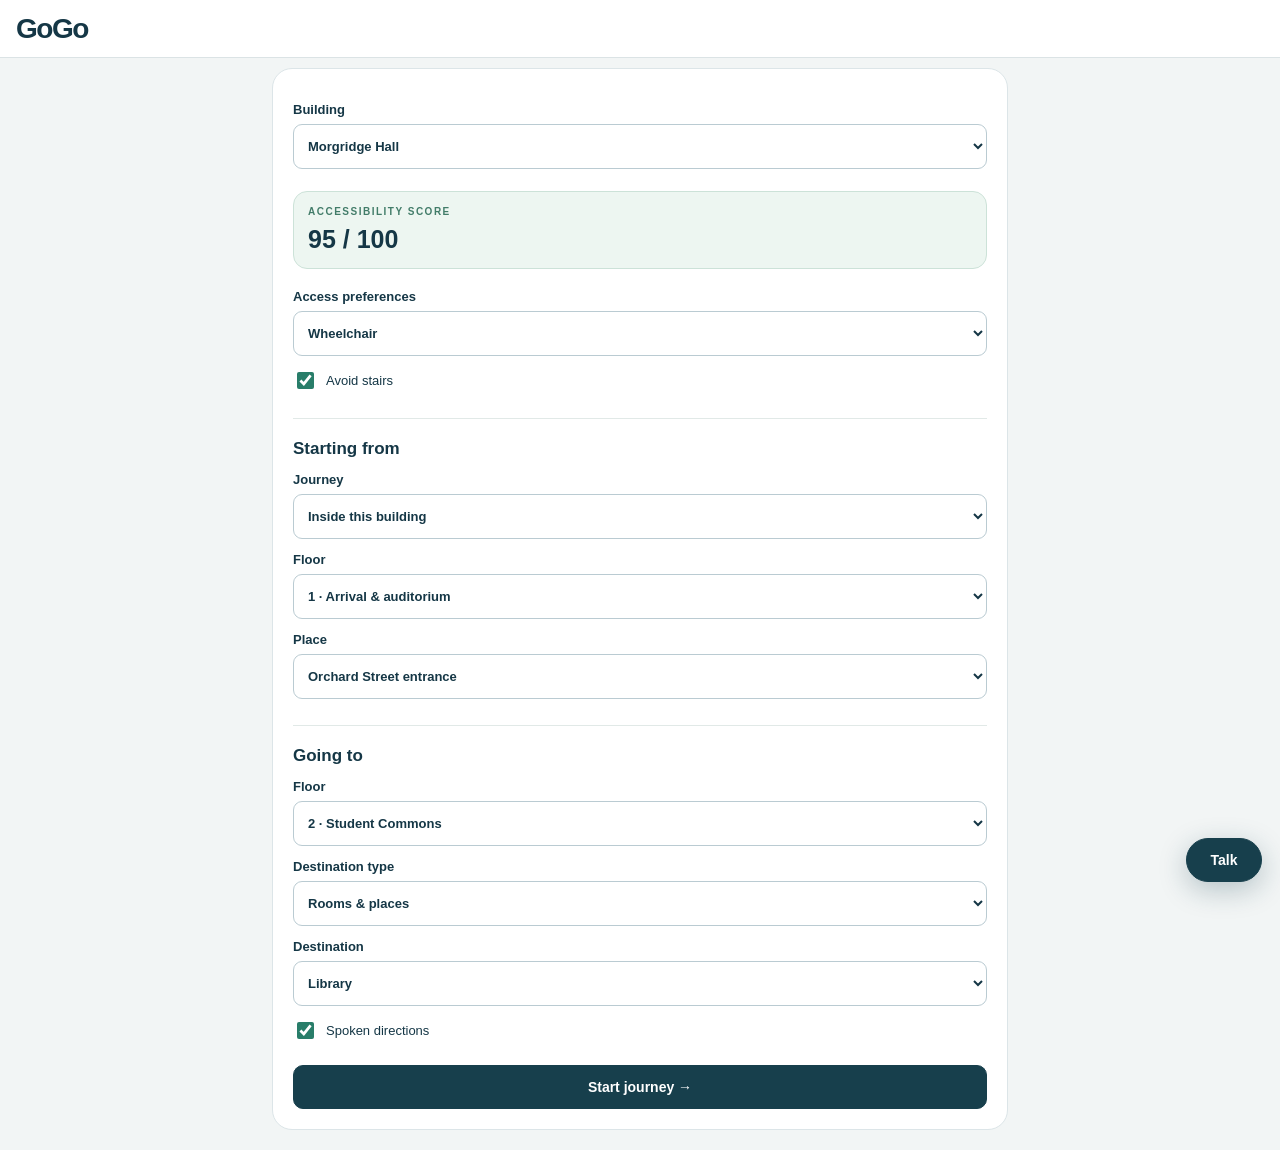
==== traveler-app/app/src/main/assets/web/index.html @ f3d7ef31 "feat(android): simplify traveler UI and voice activation" ====
<!doctype html>
<html lang="en">
<head>
  <meta charset="utf-8">
  <meta name="viewport" content="width=device-width,initial-scale=1,viewport-fit=cover">
  <title>GoGo</title>
  <link rel="stylesheet" href="vendor/leaflet/leaflet.css">
  <link rel="stylesheet" href="style.css">
</head>
<body>
  <header><button id="back" aria-label="Go back">← Back</button><strong class="brand">GoGo</strong></header>
  <main>
    <aside id="planner">
      <label>Building<select id="buildingChoice"></select></label>
      <section class="access-card" aria-label="Building accessibility"><span>ACCESSIBILITY SCORE</span><strong id="accessibilityScore"></strong></section>
      <label>Access preferences<select id="profile"><option value="wheelchair">Wheelchair</option><option value="blind">Blind / low vision</option><option value="deaf">Deaf / hard of hearing</option><option value="mobility">Limited mobility</option><option value="walking">No specific preference</option></select></label>
      <label class="check"><input id="stepfree" type="checkbox" checked> Avoid stairs</label>
      <div class="field-title">Starting from</div>
      <label>Journey<select id="journeyType"><option value="indoor">Inside this building</option><option value="outdoor">Campus · Library Mall</option></select></label>
      <div id="indoorSource"><label>Floor<select id="sourceFloor"></select></label><label>Place<select id="source"></select></label></div>
      <div class="field-title">Going to</div>
      <label>Floor<select id="destFloor"></select></label>
      <label>Destination type<select id="destinationType"><option value="rooms">Rooms & places</option><option value="bathroom">Bathroom</option><option value="exit">Building exit</option><option value="emergency">Emergency exit / assistance</option></select></label>
      <label id="destinationField">Destination<select id="destination"></select></label>
      <p id="destinationDetails" class="subtle"></p>
      <section id="emergencyInfo" class="emergency" hidden><h2>Emergency exits</h2><p id="emergencyText"></p><p>For an immediate emergency, call 911. This map does not provide a verified evacuation route.</p></section>
      <p id="formStatus" class="subtle" role="status"></p>
      <label class="check"><input id="voice" type="checkbox" checked> Spoken directions</label>
      <button id="start" class="primary">Start journey →</button>
    </aside>
    <section id="journey" class="experience" hidden>
      <div class="toolbar"><select id="floorSelect" aria-label="View floor"></select></div>
      <div id="campusJourney" hidden><div id="outdoorMap" aria-label="Interactive campus map"></div><p id="tileStatus" class="subtle" hidden>Street map tiles could not load. The seeded route and building markers remain visible.</p></div>
      <div id="scene"></div>
      <div class="map-legend">↕ Elevator <span>WC Bathroom approach</span><span>EXIT Building exit</span></div>
      <div class="guidance" role="status" aria-live="polite"><p id="cueMeta"></p><h2 id="instruction"></h2><p id="detail"></p><div class="actions"><button id="next" class="primary">Next step</button><button id="repeat">Repeat</button></div><p class="subtle">Advance when you reach each landmark. Position is set manually.</p></div>
    </section>
  </main>
  <button id="voiceFab" class="voice-fab" aria-label="Talk to GoGo" aria-haspopup="dialog">Talk</button>
  <section id="assistantPanel" class="assistant-panel" role="dialog" aria-modal="true" aria-labelledby="assistantTitle" hidden>
    <div class="assistant-head"><div><span>VOICE ASSISTANT</span><h2 id="assistantTitle">GoGo</h2></div><button id="assistantClose" aria-label="Close voice assistant">Close</button></div>
    <p id="assistantStatus" class="assistant-status" role="status" aria-live="polite">Ready</p>
    <div id="assistantLog" class="assistant-log" role="log" aria-live="polite"></div>
    <section id="missingCard" class="missing-card" hidden><strong>Map detail needed</strong><p id="missingText"></p><button id="saveMissing">Save data request</button></section>
  </section>
  <div id="assistantBackdrop" class="assistant-backdrop" hidden></div>
  <script src="vendor/leaflet/leaflet.js"></script><script type="module" src="app.js"></script>
</body>
</html>
---- traveler-app/app/src/main/assets/web/vendor/leaflet/leaflet.css ----
/* required styles */

.leaflet-pane,
.leaflet-tile,
.leaflet-marker-icon,
.leaflet-marker-shadow,
.leaflet-tile-container,
.leaflet-pane > svg,
.leaflet-pane > canvas,
.leaflet-zoom-box,
.leaflet-image-layer,
.leaflet-layer {
	position: absolute;
	left: 0;
	top: 0;
	}
.leaflet-container {
	overflow: hidden;
	}
.leaflet-tile,
.leaflet-marker-icon,
.leaflet-marker-shadow {
	-webkit-user-select: none;
	   -moz-user-select: none;
	        user-select: none;
	  -webkit-user-drag: none;
	}
/* Prevents IE11 from highlighting tiles in blue */
.leaflet-tile::selection {
	background: transparent;
}
/* Safari renders non-retina tile on retina better with this, but Chrome is worse */
.leaflet-safari .leaflet-tile {
	image-rendering: -webkit-optimize-contrast;
	}
/* hack that prevents hw layers "stretching" when loading new tiles */
.leaflet-safari .leaflet-tile-container {
	width: 1600px;
	height: 1600px;
	-webkit-transform-origin: 0 0;
	}
.leaflet-marker-icon,
.leaflet-marker-shadow {
	display: block;
	}
/* .leaflet-container svg: reset svg max-width decleration shipped in Joomla! (joomla.org) 3.x */
/* .leaflet-container img: map is broken in FF if you have max-width: 100% on tiles */
.leaflet-container .leaflet-overlay-pane svg {
	max-width: none !important;
	max-height: none !important;
	}
.leaflet-container .leaflet-marker-pane img,
.leaflet-container .leaflet-shadow-pane img,
.leaflet-container .leaflet-tile-pane img,
.leaflet-container img.leaflet-image-layer,
.leaflet-container .leaflet-tile {
	max-width: none !important;
	max-height: none !important;
	width: auto;
	padding: 0;
	}

.leaflet-container img.leaflet-tile {
	/* See: https://bugs.chromium.org/p/chromium/issues/detail?id=600120 */
	mix-blend-mode: plus-lighter;
}

.leaflet-container.leaflet-touch-zoom {
	-ms-touch-action: pan-x pan-y;
	touch-action: pan-x pan-y;
	}
.leaflet-container.leaflet-touch-drag {
	-ms-touch-action: pinch-zoom;
	/* Fallback for FF which doesn't support pinch-zoom */
	touch-action: none;
	touch-action: pinch-zoom;
}
.leaflet-container.leaflet-touch-drag.leaflet-touch-zoom {
	-ms-touch-action: none;
	touch-action: none;
}
.leaflet-container {
	-webkit-tap-highlight-color: transparent;
}
.leaflet-container a {
	-webkit-tap-highlight-color: rgba(51, 181, 229, 0.4);
}
.leaflet-tile {
	filter: inherit;
	visibility: hidden;
	}
.leaflet-tile-loaded {
	visibility: inherit;
	}
.leaflet-zoom-box {
	width: 0;
	height: 0;
	-moz-box-sizing: border-box;
	     box-sizing: border-box;
	z-index: 800;
	}
/* workaround for https://bugzilla.mozilla.org/show_bug.cgi?id=888319 */
.leaflet-overlay-pane svg {
	-moz-user-select: none;
	}

.leaflet-pane         { z-index: 400; }

.leaflet-tile-pane    { z-index: 200; }
.leaflet-overlay-pane { z-index: 400; }
.leaflet-shadow-pane  { z-index: 500; }
.leaflet-marker-pane  { z-index: 600; }
.leaflet-tooltip-pane   { z-index: 650; }
.leaflet-popup-pane   { z-index: 700; }

.leaflet-map-pane canvas { z-index: 100; }
.leaflet-map-pane svg    { z-index: 200; }

.leaflet-vml-shape {
	width: 1px;
	height: 1px;
	}
.lvml {
	behavior: url(#default#VML);
	display: inline-block;
	position: absolute;
	}


/* control positioning */

.leaflet-control {
	position: relative;
	z-index: 800;
	pointer-events: visiblePainted; /* IE 9-10 doesn't have auto */
	pointer-events: auto;
	}
.leaflet-top,
.leaflet-bottom {
	position: absolute;
	z-index: 1000;
	pointer-events: none;
	}
.leaflet-top {
	top: 0;
	}
.leaflet-right {
	right: 0;
	}
.leaflet-bottom {
	bottom: 0;
	}
.leaflet-left {
	left: 0;
	}
.leaflet-control {
	float: left;
	clear: both;
	}
.leaflet-right .leaflet-control {
	float: right;
	}
.leaflet-top .leaflet-control {
	margin-top: 10px;
	}
.leaflet-bottom .leaflet-control {
	margin-bottom: 10px;
	}
.leaflet-left .leaflet-control {
	margin-left: 10px;
	}
.leaflet-right .leaflet-control {
	margin-right: 10px;
	}


/* zoom and fade animations */

.leaflet-fade-anim .leaflet-popup {
	opacity: 0;
	-webkit-transition: opacity 0.2s linear;
	   -moz-transition: opacity 0.2s linear;
	        transition: opacity 0.2s linear;
	}
.leaflet-fade-anim .leaflet-map-pane .leaflet-popup {
	opacity: 1;
	}
.leaflet-zoom-animated {
	-webkit-transform-origin: 0 0;
	    -ms-transform-origin: 0 0;
	        transform-origin: 0 0;
	}
svg.leaflet-zoom-animated {
	will-change: transform;
}

.leaflet-zoom-anim .leaflet-zoom-animated {
	-webkit-transition: -webkit-transform 0.25s cubic-bezier(0,0,0.25,1);
	   -moz-transition:    -moz-transform 0.25s cubic-bezier(0,0,0.25,1);
	        transition:         transform 0.25s cubic-bezier(0,0,0.25,1);
	}
.leaflet-zoom-anim .leaflet-tile,
.leaflet-pan-anim .leaflet-tile {
	-webkit-transition: none;
	   -moz-transition: none;
	        transition: none;
	}

.leaflet-zoom-anim .leaflet-zoom-hide {
	visibility: hidden;
	}


/* cursors */

.leaflet-interactive {
	cursor: pointer;
	}
.leaflet-grab {
	cursor: -webkit-grab;
	cursor:    -moz-grab;
	cursor:         grab;
	}
.leaflet-crosshair,
.leaflet-crosshair .leaflet-interactive {
	cursor: crosshair;
	}
.leaflet-popup-pane,
.leaflet-control {
	cursor: auto;
	}
.leaflet-dragging .leaflet-grab,
.leaflet-dragging .leaflet-grab .leaflet-interactive,
.leaflet-dragging .leaflet-marker-draggable {
	cursor: move;
	cursor: -webkit-grabbing;
	cursor:    -moz-grabbing;
	cursor:         grabbing;
	}

/* marker & overlays interactivity */
.leaflet-marker-icon,
.leaflet-marker-shadow,
.leaflet-image-layer,
.leaflet-pane > svg path,
.leaflet-tile-container {
	pointer-events: none;
	}

.leaflet-marker-icon.leaflet-interactive,
.leaflet-image-layer.leaflet-interactive,
.leaflet-pane > svg path.leaflet-interactive,
svg.leaflet-image-layer.leaflet-interactive path {
	pointer-events: visiblePainted; /* IE 9-10 doesn't have auto */
	pointer-events: auto;
	}

/* visual tweaks */

.leaflet-container {
	background: #ddd;
	outline-offset: 1px;
	}
.leaflet-container a {
	color: #0078A8;
	}
.leaflet-zoom-box {
	border: 2px dotted #38f;
	background: rgba(255,255,255,0.5);
	}


/* general typography */
.leaflet-container {
	font-family: "Helvetica Neue", Arial, Helvetica, sans-serif;
	font-size: 12px;
	font-size: 0.75rem;
	line-height: 1.5;
	}


/* general toolbar styles */

.leaflet-bar {
	box-shadow: 0 1px 5px rgba(0,0,0,0.65);
	border-radius: 4px;
	}
.leaflet-bar a {
	background-color: #fff;
	border-bottom: 1px solid #ccc;
	width: 26px;
	height: 26px;
	line-height: 26px;
	display: block;
	text-align: center;
	text-decoration: none;
	color: black;
	}
.leaflet-bar a,
.leaflet-control-layers-toggle {
	background-position: 50% 50%;
	background-repeat: no-repeat;
	display: block;
	}
.leaflet-bar a:hover,
.leaflet-bar a:focus {
	background-color: #f4f4f4;
	}
.leaflet-bar a:first-child {
	border-top-left-radius: 4px;
	border-top-right-radius: 4px;
	}
.leaflet-bar a:last-child {
	border-bottom-left-radius: 4px;
	border-bottom-right-radius: 4px;
	border-bottom: none;
	}
.leaflet-bar a.leaflet-disabled {
	cursor: default;
	background-color: #f4f4f4;
	color: #bbb;
	}

.leaflet-touch .leaflet-bar a {
	width: 30px;
	height: 30px;
	line-height: 30px;
	}
.leaflet-touch .leaflet-bar a:first-child {
	border-top-left-radius: 2px;
	border-top-right-radius: 2px;
	}
.leaflet-touch .leaflet-bar a:last-child {
	border-bottom-left-radius: 2px;
	border-bottom-right-radius: 2px;
	}

/* zoom control */

.leaflet-control-zoom-in,
.leaflet-control-zoom-out {
	font: bold 18px 'Lucida Console', Monaco, monospace;
	text-indent: 1px;
	}

.leaflet-touch .leaflet-control-zoom-in, .leaflet-touch .leaflet-control-zoom-out  {
	font-size: 22px;
	}


/* layers control */

.leaflet-control-layers {
	box-shadow: 0 1px 5px rgba(0,0,0,0.4);
	background: #fff;
	border-radius: 5px;
	}
.leaflet-control-layers-toggle {
	background-image: url(images/layers.png);
	width: 36px;
	height: 36px;
	}
.leaflet-retina .leaflet-control-layers-toggle {
	background-image: url(images/layers-2x.png);
	background-size: 26px 26px;
	}
.leaflet-touch .leaflet-control-layers-toggle {
	width: 44px;
	height: 44px;
	}
.leaflet-control-layers .leaflet-control-layers-list,
.leaflet-control-layers-expanded .leaflet-control-layers-toggle {
	display: none;
	}
.leaflet-control-layers-expanded .leaflet-control-layers-list {
	display: block;
	position: relative;
	}
.leaflet-control-layers-expanded {
	padding: 6px 10px 6px 6px;
	color: #333;
	background: #fff;
	}
.leaflet-control-layers-scrollbar {
	overflow-y: scroll;
	overflow-x: hidden;
	padding-right: 5px;
	}
.leaflet-control-layers-selector {
	margin-top: 2px;
	position: relative;
	top: 1px;
	}
.leaflet-control-layers label {
	display: block;
	font-size: 13px;
	font-size: 1.08333em;
	}
.leaflet-control-layers-separator {
	height: 0;
	border-top: 1px solid #ddd;
	margin: 5px -10px 5px -6px;
	}

/* Default icon URLs */
.leaflet-default-icon-path { /* used only in path-guessing heuristic, see L.Icon.Default */
	background-image: url(images/marker-icon.png);
	}


/* attribution and scale controls */

.leaflet-container .leaflet-control-attribution {
	background: #fff;
	background: rgba(255, 255, 255, 0.8);
	margin: 0;
	}
.leaflet-control-attribution,
.leaflet-control-scale-line {
	padding: 0 5px;
	color: #333;
	line-height: 1.4;
	}
.leaflet-control-attribution a {
	text-decoration: none;
	}
.leaflet-control-attribution a:hover,
.leaflet-control-attribution a:focus {
	text-decoration: underline;
	}
.leaflet-attribution-flag {
	display: inline !important;
	vertical-align: baseline !important;
	width: 1em;
	height: 0.6669em;
	}
.leaflet-left .leaflet-control-scale {
	margin-left: 5px;
	}
.leaflet-bottom .leaflet-control-scale {
	margin-bottom: 5px;
	}
.leaflet-control-scale-line {
	border: 2px solid #777;
	border-top: none;
	line-height: 1.1;
	padding: 2px 5px 1px;
	white-space: nowrap;
	-moz-box-sizing: border-box;
	     box-sizing: border-box;
	background: rgba(255, 255, 255, 0.8);
	text-shadow: 1px 1px #fff;
	}
.leaflet-control-scale-line:not(:first-child) {
	border-top: 2px solid #777;
	border-bottom: none;
	margin-top: -2px;
	}
.leaflet-control-scale-line:not(:first-child):not(:last-child) {
	border-bottom: 2px solid #777;
	}

.leaflet-touch .leaflet-control-attribution,
.leaflet-touch .leaflet-control-layers,
.leaflet-touch .leaflet-bar {
	box-shadow: none;
	}
.leaflet-touch .leaflet-control-layers,
.leaflet-touch .leaflet-bar {
	border: 2px solid rgba(0,0,0,0.2);
	background-clip: padding-box;
	}


/* popup */

.leaflet-popup {
	position: absolute;
	text-align: center;
	margin-bottom: 20px;
	}
.leaflet-popup-content-wrapper {
	padding: 1px;
	text-align: left;
	border-radius: 12px;
	}
.leaflet-popup-content {
	margin: 13px 24px 13px 20px;
	line-height: 1.3;
	font-size: 13px;
	font-size: 1.08333em;
	min-height: 1px;
	}
.leaflet-popup-content p {
	margin: 17px 0;
	margin: 1.3em 0;
	}
.leaflet-popup-tip-container {
	width: 40px;
	height: 20px;
	position: absolute;
	left: 50%;
	margin-top: -1px;
	margin-left: -20px;
	overflow: hidden;
	pointer-events: none;
	}
.leaflet-popup-tip {
	width: 17px;
	height: 17px;
	padding: 1px;

	margin: -10px auto 0;
	pointer-events: auto;

	-webkit-transform: rotate(45deg);
	   -moz-transform: rotate(45deg);
	    -ms-transform: rotate(45deg);
	        transform: rotate(45deg);
	}
.leaflet-popup-content-wrapper,
.leaflet-popup-tip {
	background: white;
	color: #333;
	box-shadow: 0 3px 14px rgba(0,0,0,0.4);
	}
.leaflet-container a.leaflet-popup-close-button {
	position: absolute;
	top: 0;
	right: 0;
	border: none;
	text-align: center;
	width: 24px;
	height: 24px;
	font: 16px/24px Tahoma, Verdana, sans-serif;
	color: #757575;
	text-decoration: none;
	background: transparent;
	}
.leaflet-container a.leaflet-popup-close-button:hover,
.leaflet-container a.leaflet-popup-close-button:focus {
	color: #585858;
	}
.leaflet-popup-scrolled {
	overflow: auto;
	}

.leaflet-oldie .leaflet-popup-content-wrapper {
	-ms-zoom: 1;
	}
.leaflet-oldie .leaflet-popup-tip {
	width: 24px;
	margin: 0 auto;

	-ms-filter: "progid:DXImageTransform.Microsoft.Matrix(M11=0.70710678, M12=0.70710678, M21=-0.70710678, M22=0.70710678)";
	filter: progid:DXImageTransform.Microsoft.Matrix(M11=0.70710678, M12=0.70710678, M21=-0.70710678, M22=0.70710678);
	}

.leaflet-oldie .leaflet-control-zoom,
.leaflet-oldie .leaflet-control-layers,
.leaflet-oldie .leaflet-popup-content-wrapper,
.leaflet-oldie .leaflet-popup-tip {
	border: 1px solid #999;
	}


/* div icon */

.leaflet-div-icon {
	background: #fff;
	border: 1px solid #666;
	}


/* Tooltip */
/* Base styles for the element that has a tooltip */
.leaflet-tooltip {
	position: absolute;
	padding: 6px;
	background-color: #fff;
	border: 1px solid #fff;
	border-radius: 3px;
	color: #222;
	white-space: nowrap;
	-webkit-user-select: none;
	-moz-user-select: none;
	-ms-user-select: none;
	user-select: none;
	pointer-events: none;
	box-shadow: 0 1px 3px rgba(0,0,0,0.4);
	}
.leaflet-tooltip.leaflet-interactive {
	cursor: pointer;
	pointer-events: auto;
	}
.leaflet-tooltip-top:before,
.leaflet-tooltip-bottom:before,
.leaflet-tooltip-left:before,
.leaflet-tooltip-right:before {
	position: absolute;
	pointer-events: none;
	border: 6px solid transparent;
	background: transparent;
	content: "";
	}

/* Directions */

.leaflet-tooltip-bottom {
	margin-top: 6px;
}
.leaflet-tooltip-top {
	margin-top: -6px;
}
.leaflet-tooltip-bottom:before,
.leaflet-tooltip-top:before {
	left: 50%;
	margin-left: -6px;
	}
.leaflet-tooltip-top:before {
	bottom: 0;
	margin-bottom: -12px;
	border-top-color: #fff;
	}
.leaflet-tooltip-bottom:before {
	top: 0;
	margin-top: -12px;
	margin-left: -6px;
	border-bottom-color: #fff;
	}
.leaflet-tooltip-left {
	margin-left: -6px;
}
.leaflet-tooltip-right {
	margin-left: 6px;
}
.leaflet-tooltip-left:before,
.leaflet-tooltip-right:before {
	top: 50%;
	margin-top: -6px;
	}
.leaflet-tooltip-left:before {
	right: 0;
	margin-right: -12px;
	border-left-color: #fff;
	}
.leaflet-tooltip-right:before {
	left: 0;
	margin-left: -12px;
	border-right-color: #fff;
	}

/* Printing */

@media print {
	/* Prevent printers from removing background-images of controls. */
	.leaflet-control {
		-webkit-print-color-adjust: exact;
		print-color-adjust: exact;
		}
	}
---- traveler-app/app/src/main/assets/web/style.css ----
:root{font-family:Inter,Arial,sans-serif;color:#153746;background:#f2f5f5;font-size:15px}*{box-sizing:border-box}body{margin:0}header{height:76px;padding:0 4%;display:flex;align-items:center;gap:28px;border-bottom:1px solid #dbe3e5;background:#fff}header a{font-size:30px;letter-spacing:-1.6px;font-weight:800;text-decoration:none;color:#153746}header span{color:#647a83}header button{margin-left:auto}main{display:grid;grid-template-columns:310px minmax(0,1fr);gap:26px;padding:28px 4%;max-width:1700px;margin:auto}aside{background:#fff;padding:25px;border-radius:20px;height:fit-content;border:1px solid #dce5e8}h1{font-size:30px;letter-spacing:-1px;margin:0 0 25px}label{display:block;font-size:13px;font-weight:650;margin:13px 0 7px}select,input:not([type=checkbox]){width:100%;padding:13px 10px;background:#fff;border:1px solid #bacbd2;border-radius:9px;color:#153746;font:inherit;margin-top:7px;min-width:0}button{border:1px solid #c2d2d8;background:white;color:#163b49;border-radius:10px;padding:12px 17px;min-height:44px;font:600 14px Inter,Arial,sans-serif;cursor:pointer}button:hover{background:#edf5f3}button:disabled{opacity:.45;cursor:default}.primary{background:#173f4c;color:white;border-color:#173f4c}.primary:hover{background:#255965}.secondary{background:#edf5f3}#start,#confirmSource{width:100%;margin-top:16px}.check{display:flex;align-items:center;gap:9px;font-weight:500}.check input{accent-color:#287d69;width:17px;height:17px}.field-title{font-size:17px;font-weight:750;margin-top:26px}.pair{display:grid;grid-template-columns:70px minmax(0,1fr);gap:10px}.subtle{font-size:12px;line-height:1.6;color:#607780}.experience{border-radius:22px;overflow:hidden;background:#fff;border:1px solid #cbdade;align-self:start}.toolbar{padding:20px 25px;display:flex;align-items:center;gap:15px;flex-wrap:wrap}.toolbar>div:first-child{flex:1}.toolbar strong{font-size:18px}.toolbar p{font-size:12px;color:#647a83;margin:6px 0 0}.toolbar select{width:115px;margin:0}.views{display:flex;gap:4px;background:#eef3f5;border-radius:10px;padding:4px}.views button{border:0;background:transparent;padding:9px 12px;min-height:36px}.views .selected{background:white;box-shadow:0 2px 4px #1537461c}#scene{height:54vh;min-height:370px;max-height:680px;position:relative;background:#e4ebed}#scene canvas{display:block;width:100%;height:100%;touch-action:none}#walkHint{position:absolute;bottom:18px;left:22px;right:22px;background:#133544df;color:white;padding:12px;border-radius:10px;font-size:12px;pointer-events:none}#renderError{padding:70px 30px}.guidance{padding:25px 30px;background:#fbfefd}.guidance h2{font-size:29px;letter-spacing:-.6px;margin:9px 0 12px}.guidance p{color:#607780}#cueMeta{font-size:11px;letter-spacing:1.8px;margin:0;font-weight:700}.actions{display:flex;gap:10px;margin-top:20px;flex-wrap:wrap}details{border-top:1px solid #e0e8e9;padding-top:17px;margin-top:22px;font-size:13px;line-height:1.6}summary{cursor:pointer;font-weight:650}details button{width:100%;margin-top:9px}a{color:#176258}dialog{border:0;border-radius:20px;padding:28px;max-width:360px}dialog button{margin-top:15px}dialog::backdrop{background:#122c3c99}:focus-visible{outline:3px solid #1e8a74;outline-offset:3px}#setupToggle{display:none}@media(max-width:800px){header{height:62px;padding:0 20px;gap:18px}header a{font-size:26px}header span{font-size:13px}main{display:flex;flex-direction:column;padding:16px;gap:16px}aside{width:100%}.experience{width:100%}.toolbar{padding:15px}.toolbar>div:first-child{flex-basis:100%}#scene{height:40vh;min-height:280px}.guidance{padding:20px}.guidance h2{font-size:25px}#setupToggle{display:block}body.navigation aside{display:none}body.navigation #scene{height:49vh}body.navigation .toolbar>div:first-child{display:none}.actions button{flex:1;padding:12px 8px;font-size:13px}}

[hidden]{display:none!important}#campusMap{height:44vh;min-height:300px;background:#dce7e9}.campus-details{padding:20px 25px}.campus-details label{max-width:250px}#nearbyPlaces{display:flex;flex-wrap:wrap;gap:8px;margin:16px 0}#nearbyPlaces button{font-size:12px}.campus-details p{line-height:1.6}.leaflet-container{font-family:inherit}#buildingChoice{margin-bottom:8px}

.indoor-minimap{position:absolute;right:14px;top:14px;width:140px;height:110px;padding:7px;background:#f4f8f7ed;border:1px solid #cbdade;border-radius:10px;pointer-events:none}.indoor-minimap svg{width:100%;height:100%}.pair{grid-template-columns:90px minmax(0,1fr)}

#back{margin-left:0;padding:9px 12px}header #setupToggle{margin-left:auto}.map2d header{gap:12px}.map2d header a{font-size:25px}.map2d header span{font-size:12px}.map2d #scene{height:56vh;min-height:390px;max-height:none}.map2d #scene>canvas{touch-action:none}.map2d #scene>.map2d-mini{position:absolute;right:12px;top:12px;width:112px;height:84px;border:2px solid white;border-radius:12px;box-shadow:0 2px 10px #173f4c22;pointer-events:none}.map2d-status{position:absolute;left:12px;top:12px;max-width:calc(100% - 155px);padding:9px 11px;background:#fffffff2;border-radius:10px;font-size:12px;font-weight:650;pointer-events:none}.map2d-controls{position:absolute;bottom:14px;right:12px;display:flex;gap:5px}.map2d-controls button{padding:9px 11px;background:#fffffff5;box-shadow:0 2px 6px #173f4c18}.map2d #walkHint{bottom:70px}.map2d .guidance h2{font-size:24px}.map2d .guidance{padding:18px 20px}.map2d .toolbar{padding:12px 16px}.map2d .toolbar>div:first-child{display:none}.map2d .views button{padding:9px 10px}@media(max-width:800px){header{gap:10px}header #back{font-size:12px;padding:8px}header span{flex:1}header #setupToggle{padding:8px;font-size:12px}.map2d body.navigation #scene{height:54vh;min-height:330px}.map2d .toolbar select{width:100%;margin:0}.map2d .views{width:100%;justify-content:space-between}.map2d .experience{border-radius:16px}}
/* Home first; the map is shown only after Start journey. */
header{height:auto;min-height:64px;padding:12px max(20px,env(safe-area-inset-right)) 12px max(20px,env(safe-area-inset-left));padding-top:calc(12px + env(safe-area-inset-top));position:sticky;top:0;z-index:5;gap:18px}header .brand{font-size:28px;letter-spacing:-1.5px}main{display:block;max-width:760px;padding:22px 16px calc(24px + env(safe-area-inset-bottom))}aside{width:100%;padding:26px}.intro{color:#688089;margin:-13px 0 26px}h1{margin-bottom:20px}.access-card{background:#edf6f1;border:1px solid #cce2d8;border-radius:14px;padding:16px;margin:15px 0 24px}.access-card>span{display:block;font-size:10px;letter-spacing:1.5px;color:#427c69;font-weight:700}.access-card strong{display:block;font-size:23px;margin-top:8px}.access-card p{font-size:12px;line-height:1.55;color:#46695d;margin-bottom:0}.field-title{padding-top:20px;border-top:1px solid #e1e9e7}.toolbar{flex-wrap:nowrap!important}.toolbar #floorSelect{width:auto!important;flex:1;min-width:0}.experience{width:100%}.map2d #scene,.map2d body.navigation #scene{height:48vh;min-height:300px;max-height:620px}.map-legend{display:flex;flex-wrap:wrap;gap:14px;padding:12px 16px;font-size:11px;color:#526f78;border-top:1px solid #d7e4e4}.map2d-controls button:last-child{display:none}.emergency{background:#fff2e8;border:1px solid #ecd2bc;padding:16px;border-radius:12px;font-size:14px;line-height:1.55}.emergency h2{font-size:18px}.map2d .guidance h2{font-size:22px;line-height:1.3}.guidance #detail:empty{display:none}#formStatus:empty,#destinationDetails:empty{display:none}@media(max-width:800px){aside{padding:21px}main{padding:14px 12px}.navigation main{padding:10px 8px}.map2d body.navigation .toolbar>div:first-child{display:block}.map2d .toolbar{padding:10px}.actions{margin-top:12px}header{min-height:60px}}

.map2d-controls button:nth-child(3){display:none}

#outdoorMap{height:48vh;min-height:300px;background:#e4ece5}#tileStatus{padding:0 15px}.leaflet-container{font-family:inherit}.leaflet-control-attribution{font-size:10px}
[hidden]{display:none!important}
.voice-fab{position:fixed;right:18px;bottom:18px;z-index:18;border-radius:999px;min-width:76px;background:#173f4c;color:#fff;border-color:#173f4c;box-shadow:0 8px 28px #173f4c45}.voice-fab.listening{background:#9e342f;border-color:#9e342f}.assistant-backdrop{position:fixed;inset:0;background:#102c3766;z-index:19}.assistant-panel{position:fixed;z-index:20;right:12px;bottom:12px;width:min(430px,calc(100vw - 24px));max-height:calc(100vh - 78px);overflow:auto;background:#fff;border:1px solid #cad9dc;border-radius:22px;padding:20px;box-shadow:0 18px 60px #102c3750}.assistant-head{display:flex;align-items:flex-start;justify-content:space-between;gap:16px}.assistant-head span{display:block;font-size:10px;letter-spacing:1.5px;color:#427c69;font-weight:750}.assistant-head h2{font-size:28px;margin:3px 0 0}.assistant-head button{padding:8px 11px;min-height:38px}.assistant-status{padding:13px 14px;margin:16px 0;background:#edf5f3;border-radius:10px;color:#315b52;font-size:15px}.assistant-log{display:flex;flex-direction:column;gap:9px;max-height:260px;overflow:auto;padding:2px}.assistant-message{max-width:88%;padding:10px 12px;border-radius:13px;line-height:1.45;font-size:14px}.assistant-message.user{align-self:flex-end;background:#173f4c;color:#fff}.assistant-message.gogo{align-self:flex-start;background:#edf2f3;color:#173f4c}.missing-card{margin-top:14px;padding:14px;background:#fff5e9;border:1px solid #efd8b9;border-radius:12px}.missing-card p{font-size:13px;line-height:1.5}.missing-card button{width:100%}@media(max-width:600px){.assistant-panel{left:8px;right:8px;bottom:8px;width:auto;max-height:calc(100vh - 70px);border-radius:18px}.voice-fab{right:14px;bottom:14px}}

/* Android supplies system-bar insets on the native root; do not add them again here. */
header{min-height:58px;padding:9px 16px;gap:12px}main{padding:10px 12px 20px}aside{padding:20px}.access-card{margin:14px 0 20px;padding:14px}.access-card strong{font-size:25px}.toolbar{padding:10px 12px}.toolbar #floorSelect{width:100%!important}body:not(.navigation) #back{display:none}
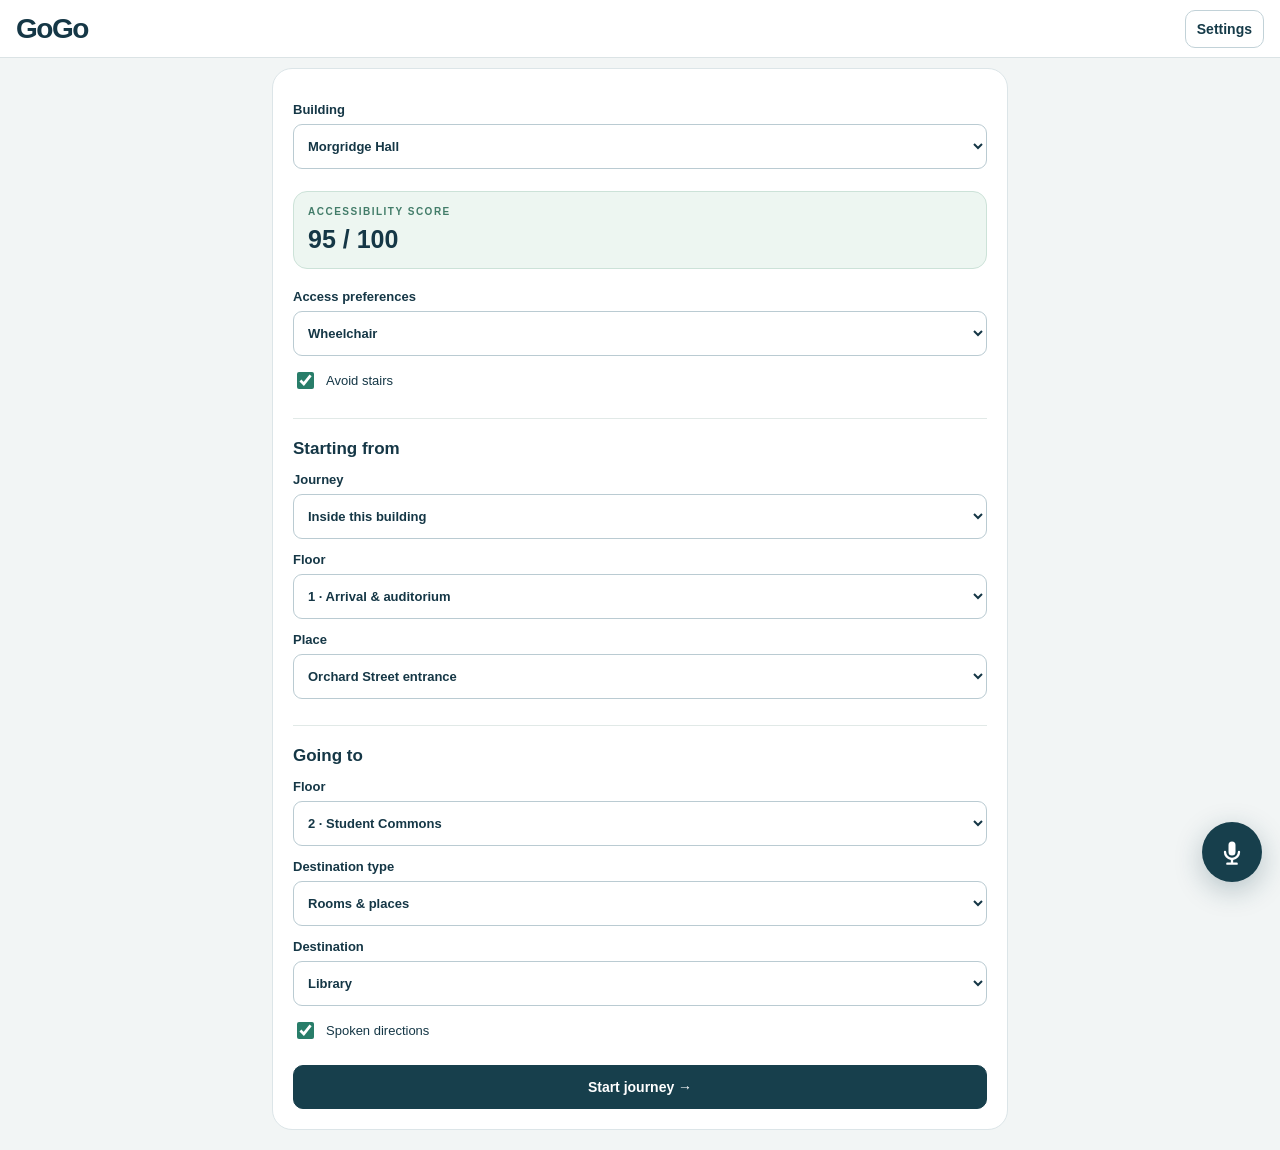
==== commit ed4e4852: "added voice agent" ====
--- a/traveler-app/app/src/main/assets/web/index.html
+++ b/traveler-app/app/src/main/assets/web/index.html
@@ -8,7 +8,7 @@
   <link rel="stylesheet" href="style.css">
 </head>
 <body>
-  <header><button id="back" aria-label="Go back">← Back</button><strong class="brand">GoGo</strong></header>
+  <header><button id="back" aria-label="Go back">← Back</button><strong class="brand">GoGo</strong><button id="settingsButton">Settings</button></header>
   <main>
     <aside id="planner">
       <label>Building<select id="buildingChoice"></select></label>
@@ -36,14 +36,10 @@
       <div class="guidance" role="status" aria-live="polite"><p id="cueMeta"></p><h2 id="instruction"></h2><p id="detail"></p><div class="actions"><button id="next" class="primary">Next step</button><button id="repeat">Repeat</button></div><p class="subtle">Advance when you reach each landmark. Position is set manually.</p></div>
     </section>
   </main>
-  <button id="voiceFab" class="voice-fab" aria-label="Talk to GoGo" aria-haspopup="dialog">Talk</button>
-  <section id="assistantPanel" class="assistant-panel" role="dialog" aria-modal="true" aria-labelledby="assistantTitle" hidden>
-    <div class="assistant-head"><div><span>VOICE ASSISTANT</span><h2 id="assistantTitle">GoGo</h2></div><button id="assistantClose" aria-label="Close voice assistant">Close</button></div>
-    <p id="assistantStatus" class="assistant-status" role="status" aria-live="polite">Ready</p>
-    <div id="assistantLog" class="assistant-log" role="log" aria-live="polite"></div>
-    <section id="missingCard" class="missing-card" hidden><strong>Map detail needed</strong><p id="missingText"></p><button id="saveMissing">Save data request</button></section>
-  </section>
-  <div id="assistantBackdrop" class="assistant-backdrop" hidden></div>
+  <button id="voiceFab" class="voice-fab" aria-label="Talk to GoGo"><svg viewBox="0 0 24 24" aria-hidden="true"><path d="M12 15a3 3 0 0 0 3-3V6a3 3 0 1 0-6 0v6a3 3 0 0 0 3 3Zm-7-3a1 1 0 1 1 2 0 5 5 0 0 0 10 0 1 1 0 1 1 2 0 7 7 0 0 1-6 6.92V21h3a1 1 0 1 1 0 2H8a1 1 0 1 1 0-2h3v-2.08A7 7 0 0 1 5 12Z"/></svg></button>
+  <p id="assistantStatus" class="sr-only" role="status" aria-live="polite">Ready</p>
+  <section id="settingsPanel" class="settings-panel" role="dialog" aria-modal="true" aria-labelledby="settingsTitle" hidden><h2 id="settingsTitle">Voice connection</h2><label>Ollama server URL<input id="ollamaServer" inputmode="url" autocomplete="off"></label><p>On a new Wi-Fi network, run <code>ipconfig getifaddr en0</code> on the Mac and enter <code>http://MAC_IP:11434</code>.</p><div><button id="settingsClose">Cancel</button><button id="settingsSave" class="primary">Save</button></div></section>
+  <div id="settingsBackdrop" class="assistant-backdrop" hidden></div>
   <script src="vendor/leaflet/leaflet.js"></script><script type="module" src="app.js"></script>
 </body>
 </html>
--- a/traveler-app/app/src/main/assets/web/style.css
+++ b/traveler-app/app/src/main/assets/web/style.css
@@ -12,7 +12,8 @@
 
 #outdoorMap{height:48vh;min-height:300px;background:#e4ece5}#tileStatus{padding:0 15px}.leaflet-container{font-family:inherit}.leaflet-control-attribution{font-size:10px}
 [hidden]{display:none!important}
-.voice-fab{position:fixed;right:18px;bottom:18px;z-index:18;border-radius:999px;min-width:76px;background:#173f4c;color:#fff;border-color:#173f4c;box-shadow:0 8px 28px #173f4c45}.voice-fab.listening{background:#9e342f;border-color:#9e342f}.assistant-backdrop{position:fixed;inset:0;background:#102c3766;z-index:19}.assistant-panel{position:fixed;z-index:20;right:12px;bottom:12px;width:min(430px,calc(100vw - 24px));max-height:calc(100vh - 78px);overflow:auto;background:#fff;border:1px solid #cad9dc;border-radius:22px;padding:20px;box-shadow:0 18px 60px #102c3750}.assistant-head{display:flex;align-items:flex-start;justify-content:space-between;gap:16px}.assistant-head span{display:block;font-size:10px;letter-spacing:1.5px;color:#427c69;font-weight:750}.assistant-head h2{font-size:28px;margin:3px 0 0}.assistant-head button{padding:8px 11px;min-height:38px}.assistant-status{padding:13px 14px;margin:16px 0;background:#edf5f3;border-radius:10px;color:#315b52;font-size:15px}.assistant-log{display:flex;flex-direction:column;gap:9px;max-height:260px;overflow:auto;padding:2px}.assistant-message{max-width:88%;padding:10px 12px;border-radius:13px;line-height:1.45;font-size:14px}.assistant-message.user{align-self:flex-end;background:#173f4c;color:#fff}.assistant-message.gogo{align-self:flex-start;background:#edf2f3;color:#173f4c}.missing-card{margin-top:14px;padding:14px;background:#fff5e9;border:1px solid #efd8b9;border-radius:12px}.missing-card p{font-size:13px;line-height:1.5}.missing-card button{width:100%}@media(max-width:600px){.assistant-panel{left:8px;right:8px;bottom:8px;width:auto;max-height:calc(100vh - 70px);border-radius:18px}.voice-fab{right:14px;bottom:14px}}
+.voice-fab{position:fixed;right:18px;bottom:18px;z-index:21;border-radius:999px;min-width:76px;background:#173f4c;color:#fff;border-color:#173f4c;box-shadow:0 8px 28px #173f4c45}.voice-fab.active{min-width:54px;width:54px;height:54px;padding:0;font-size:30px;line-height:1;background:#fff;color:#173f4c}.voice-fab.listening{box-shadow:0 0 0 8px #66d4b145,0 8px 28px #173f4c45}.assistant-backdrop{position:fixed;inset:0;background:#102c3766;z-index:19}.assistant-panel{position:fixed;z-index:20;right:12px;bottom:86px;width:min(430px,calc(100vw - 24px));overflow:auto;background:#fff;border:1px solid #cad9dc;border-radius:24px;padding:28px 24px 22px;box-shadow:0 18px 60px #102c3750;text-align:center}.voice-orb{width:92px;height:92px;margin:0 auto 18px;border-radius:50%;display:flex;align-items:center;justify-content:center;gap:6px;background:linear-gradient(145deg,#173f4c,#2a8d79);box-shadow:0 12px 30px #173f4c38}.voice-orb span{width:7px;height:24px;border-radius:9px;background:#fff;opacity:.92}.assistant-panel.listening .voice-orb span{animation:gogo-wave .8s ease-in-out infinite}.assistant-panel.listening .voice-orb span:nth-child(2){animation-delay:.14s}.assistant-panel.listening .voice-orb span:nth-child(3){animation-delay:.28s}@keyframes gogo-wave{0%,100%{height:18px;opacity:.55}50%{height:46px;opacity:1}}.assistant-status{margin:0;color:#173f4c;font-size:20px;font-weight:750}.assistant-hint{margin:9px 0 0;color:#607780;font-size:13px}.missing-card{margin-top:18px;padding:14px;background:#fff5e9;border:1px solid #efd8b9;border-radius:12px;text-align:left}.missing-card p{font-size:13px;line-height:1.5}.missing-card button{width:100%}@media(max-width:600px){.assistant-panel{left:10px;right:10px;bottom:80px;width:auto;border-radius:20px}.voice-fab{right:14px;bottom:14px}}
 
 /* Android supplies system-bar insets on the native root; do not add them again here. */
 header{min-height:58px;padding:9px 16px;gap:12px}main{padding:10px 12px 20px}aside{padding:20px}.access-card{margin:14px 0 20px;padding:14px}.access-card strong{font-size:25px}.toolbar{padding:10px 12px}.toolbar #floorSelect{width:100%!important}body:not(.navigation) #back{display:none}
+.sr-only{position:absolute!important;width:1px!important;height:1px!important;padding:0!important;margin:-1px!important;overflow:hidden!important;clip:rect(0,0,0,0)!important;white-space:nowrap!important;border:0!important}#settingsButton{margin-left:auto;padding:8px 11px;min-height:38px}.voice-fab,.voice-fab.active{width:60px;height:60px;min-width:60px;padding:16px;border-radius:50%;display:grid;place-items:center;background:#173f4c;color:#fff;border:0;overflow:visible}.voice-fab svg{width:28px;height:28px;fill:currentColor;position:relative;z-index:2}.voice-fab.listening{background:#1f806d;animation:mic-breathe 1.05s ease-in-out infinite;box-shadow:0 0 0 0 #57d5b46b}.voice-fab.listening:before,.voice-fab.listening:after{content:"";position:absolute;inset:-1px;border:2px solid #55d3b1;border-radius:50%;animation:mic-ring 1.45s ease-out infinite}.voice-fab.listening:after{animation-delay:.7s}@keyframes mic-ring{0%{transform:scale(.9);opacity:.9}100%{transform:scale(1.65);opacity:0}}@keyframes mic-breathe{50%{transform:scale(1.06)}}.settings-panel{position:fixed;z-index:24;left:50%;top:50%;transform:translate(-50%,-50%);width:min(390px,calc(100vw - 28px));background:#fff;border:1px solid #cad9dc;border-radius:20px;padding:22px;box-shadow:0 18px 60px #102c3750}.settings-panel h2{margin:0 0 18px}.settings-panel p{font-size:12px;line-height:1.55;color:#607780}.settings-panel code{font-size:11px}.settings-panel>div{display:flex;justify-content:flex-end;gap:9px;margin-top:18px}
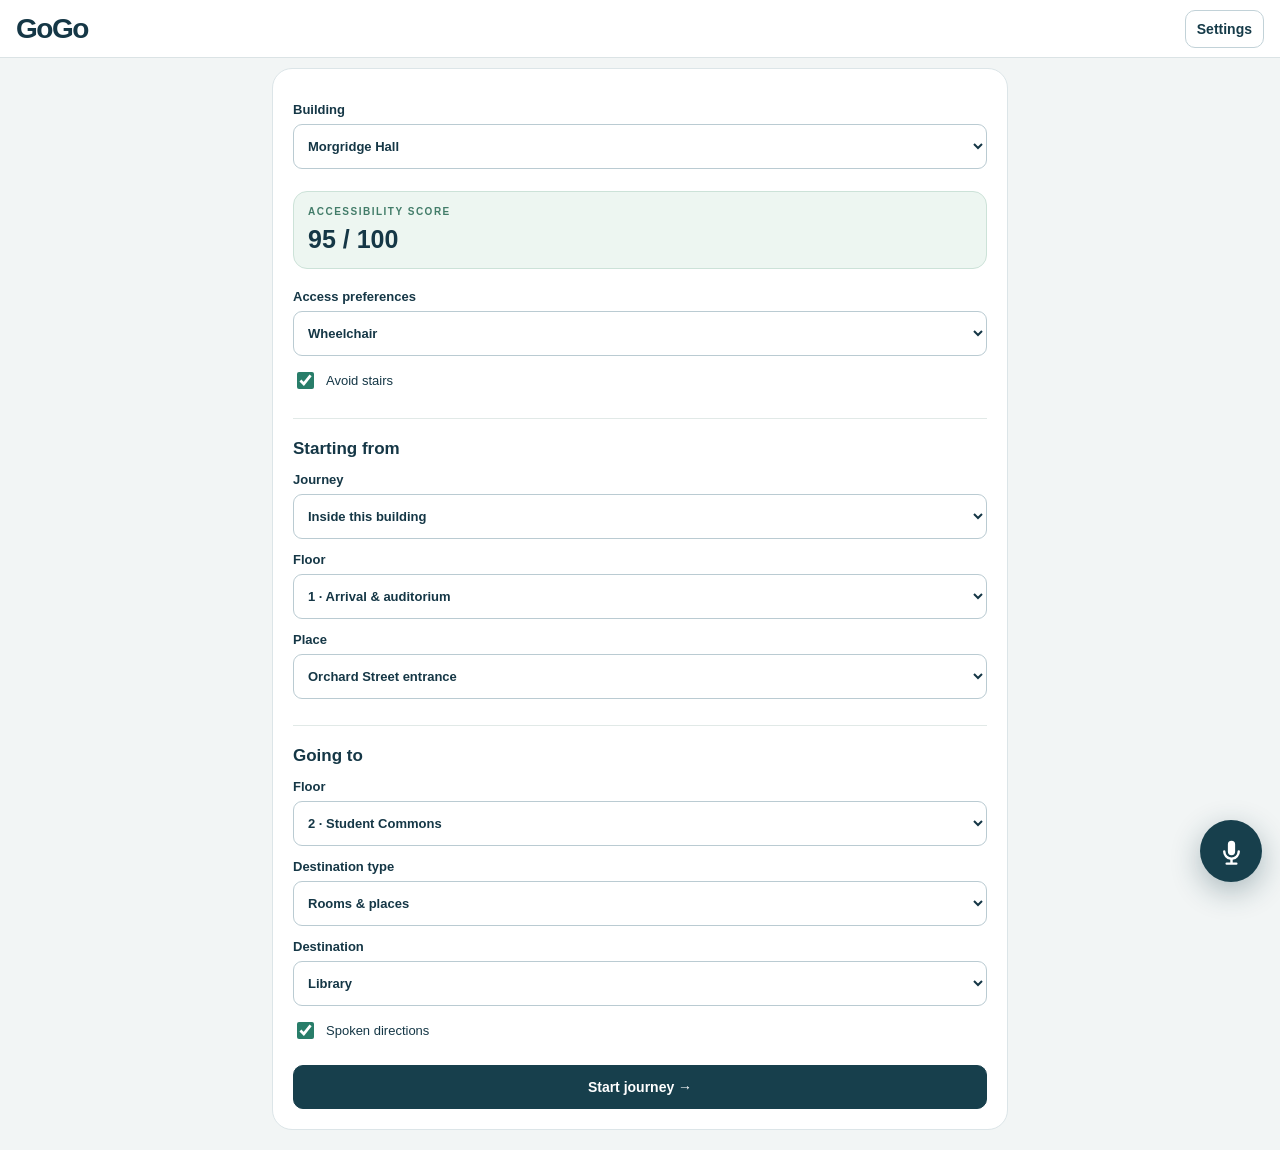
==== commit 85b1f2b1: "confirm missing location data" ====
--- a/traveler-app/app/src/main/assets/web/index.html
+++ b/traveler-app/app/src/main/assets/web/index.html
@@ -5,7 +5,7 @@
   <meta name="viewport" content="width=device-width,initial-scale=1,viewport-fit=cover">
   <title>GoGo</title>
   <link rel="stylesheet" href="vendor/leaflet/leaflet.css">
-  <link rel="stylesheet" href="style.css">
+  <link rel="stylesheet" href="style.css?v=0.10">
 </head>
 <body>
   <header><button id="back" aria-label="Go back">← Back</button><strong class="brand">GoGo</strong><button id="settingsButton">Settings</button></header>
@@ -36,10 +36,10 @@
       <div class="guidance" role="status" aria-live="polite"><p id="cueMeta"></p><h2 id="instruction"></h2><p id="detail"></p><div class="actions"><button id="next" class="primary">Next step</button><button id="repeat">Repeat</button></div><p class="subtle">Advance when you reach each landmark. Position is set manually.</p></div>
     </section>
   </main>
-  <button id="voiceFab" class="voice-fab" aria-label="Talk to GoGo"><svg viewBox="0 0 24 24" aria-hidden="true"><path d="M12 15a3 3 0 0 0 3-3V6a3 3 0 1 0-6 0v6a3 3 0 0 0 3 3Zm-7-3a1 1 0 1 1 2 0 5 5 0 0 0 10 0 1 1 0 1 1 2 0 7 7 0 0 1-6 6.92V21h3a1 1 0 1 1 0 2H8a1 1 0 1 1 0-2h3v-2.08A7 7 0 0 1 5 12Z"/></svg></button>
+  <button id="voiceFab" class="voice-fab" aria-label="Talk to GoGo"><svg class="mic-icon" viewBox="0 0 24 24" aria-hidden="true"><path d="M12 15a3 3 0 0 0 3-3V6a3 3 0 1 0-6 0v6a3 3 0 0 0 3 3Zm-7-3a1 1 0 1 1 2 0 5 5 0 0 0 10 0 1 1 0 1 1 2 0 7 7 0 0 1-6 6.92V21h3a1 1 0 1 1 0 2H8a1 1 0 1 1 0-2h3v-2.08A7 7 0 0 1 5 12Z"/></svg><svg class="close-icon" viewBox="0 0 24 24" aria-hidden="true"><path d="M6.7 5.3 12 10.6l5.3-5.3 1.4 1.4-5.3 5.3 5.3 5.3-1.4 1.4-5.3-5.3-5.3 5.3-1.4-1.4 5.3-5.3-5.3-5.3z"/></svg></button>
   <p id="assistantStatus" class="sr-only" role="status" aria-live="polite">Ready</p>
   <section id="settingsPanel" class="settings-panel" role="dialog" aria-modal="true" aria-labelledby="settingsTitle" hidden><h2 id="settingsTitle">Voice connection</h2><label>Ollama server URL<input id="ollamaServer" inputmode="url" autocomplete="off"></label><p>On a new Wi-Fi network, run <code>ipconfig getifaddr en0</code> on the Mac and enter <code>http://MAC_IP:11434</code>.</p><div><button id="settingsClose">Cancel</button><button id="settingsSave" class="primary">Save</button></div></section>
   <div id="settingsBackdrop" class="assistant-backdrop" hidden></div>
-  <script src="vendor/leaflet/leaflet.js"></script><script type="module" src="app.js"></script>
+  <script src="vendor/leaflet/leaflet.js"></script><script type="module" src="app.js?v=0.10"></script>
 </body>
 </html>
--- a/traveler-app/app/src/main/assets/web/style.css
+++ b/traveler-app/app/src/main/assets/web/style.css
@@ -12,8 +12,8 @@
 
 #outdoorMap{height:48vh;min-height:300px;background:#e4ece5}#tileStatus{padding:0 15px}.leaflet-container{font-family:inherit}.leaflet-control-attribution{font-size:10px}
 [hidden]{display:none!important}
-.voice-fab{position:fixed;right:18px;bottom:18px;z-index:21;border-radius:999px;min-width:76px;background:#173f4c;color:#fff;border-color:#173f4c;box-shadow:0 8px 28px #173f4c45}.voice-fab.active{min-width:54px;width:54px;height:54px;padding:0;font-size:30px;line-height:1;background:#fff;color:#173f4c}.voice-fab.listening{box-shadow:0 0 0 8px #66d4b145,0 8px 28px #173f4c45}.assistant-backdrop{position:fixed;inset:0;background:#102c3766;z-index:19}.assistant-panel{position:fixed;z-index:20;right:12px;bottom:86px;width:min(430px,calc(100vw - 24px));overflow:auto;background:#fff;border:1px solid #cad9dc;border-radius:24px;padding:28px 24px 22px;box-shadow:0 18px 60px #102c3750;text-align:center}.voice-orb{width:92px;height:92px;margin:0 auto 18px;border-radius:50%;display:flex;align-items:center;justify-content:center;gap:6px;background:linear-gradient(145deg,#173f4c,#2a8d79);box-shadow:0 12px 30px #173f4c38}.voice-orb span{width:7px;height:24px;border-radius:9px;background:#fff;opacity:.92}.assistant-panel.listening .voice-orb span{animation:gogo-wave .8s ease-in-out infinite}.assistant-panel.listening .voice-orb span:nth-child(2){animation-delay:.14s}.assistant-panel.listening .voice-orb span:nth-child(3){animation-delay:.28s}@keyframes gogo-wave{0%,100%{height:18px;opacity:.55}50%{height:46px;opacity:1}}.assistant-status{margin:0;color:#173f4c;font-size:20px;font-weight:750}.assistant-hint{margin:9px 0 0;color:#607780;font-size:13px}.missing-card{margin-top:18px;padding:14px;background:#fff5e9;border:1px solid #efd8b9;border-radius:12px;text-align:left}.missing-card p{font-size:13px;line-height:1.5}.missing-card button{width:100%}@media(max-width:600px){.assistant-panel{left:10px;right:10px;bottom:80px;width:auto;border-radius:20px}.voice-fab{right:14px;bottom:14px}}
+.assistant-backdrop{position:fixed;inset:0;background:#102c3766;z-index:19}@media(max-width:600px){.voice-fab{right:14px;bottom:14px}}
 
 /* Android supplies system-bar insets on the native root; do not add them again here. */
 header{min-height:58px;padding:9px 16px;gap:12px}main{padding:10px 12px 20px}aside{padding:20px}.access-card{margin:14px 0 20px;padding:14px}.access-card strong{font-size:25px}.toolbar{padding:10px 12px}.toolbar #floorSelect{width:100%!important}body:not(.navigation) #back{display:none}
-.sr-only{position:absolute!important;width:1px!important;height:1px!important;padding:0!important;margin:-1px!important;overflow:hidden!important;clip:rect(0,0,0,0)!important;white-space:nowrap!important;border:0!important}#settingsButton{margin-left:auto;padding:8px 11px;min-height:38px}.voice-fab,.voice-fab.active{width:60px;height:60px;min-width:60px;padding:16px;border-radius:50%;display:grid;place-items:center;background:#173f4c;color:#fff;border:0;overflow:visible}.voice-fab svg{width:28px;height:28px;fill:currentColor;position:relative;z-index:2}.voice-fab.listening{background:#1f806d;animation:mic-breathe 1.05s ease-in-out infinite;box-shadow:0 0 0 0 #57d5b46b}.voice-fab.listening:before,.voice-fab.listening:after{content:"";position:absolute;inset:-1px;border:2px solid #55d3b1;border-radius:50%;animation:mic-ring 1.45s ease-out infinite}.voice-fab.listening:after{animation-delay:.7s}@keyframes mic-ring{0%{transform:scale(.9);opacity:.9}100%{transform:scale(1.65);opacity:0}}@keyframes mic-breathe{50%{transform:scale(1.06)}}.settings-panel{position:fixed;z-index:24;left:50%;top:50%;transform:translate(-50%,-50%);width:min(390px,calc(100vw - 28px));background:#fff;border:1px solid #cad9dc;border-radius:20px;padding:22px;box-shadow:0 18px 60px #102c3750}.settings-panel h2{margin:0 0 18px}.settings-panel p{font-size:12px;line-height:1.55;color:#607780}.settings-panel code{font-size:11px}.settings-panel>div{display:flex;justify-content:flex-end;gap:9px;margin-top:18px}
+.sr-only{position:absolute!important;width:1px!important;height:1px!important;padding:0!important;margin:-1px!important;overflow:hidden!important;clip:rect(0,0,0,0)!important;white-space:nowrap!important;border:0!important}#settingsButton{margin-left:auto;padding:8px 11px;min-height:38px}.voice-fab,.voice-fab.active{position:fixed;right:18px;bottom:18px;z-index:21;width:62px;height:62px;min-width:62px;padding:16px;border-radius:50%;display:grid;place-items:center;background:#173f4c!important;color:#fff!important;border:0;overflow:visible;box-shadow:0 9px 30px #173f4c55}.voice-fab svg{grid-area:1/1;width:29px;height:29px;fill:currentColor;position:relative;z-index:2}.voice-fab .close-icon{display:none}.voice-fab.active .mic-icon{display:none}.voice-fab.active .close-icon{display:block}.voice-fab.listening{background:#087c67!important;animation:mic-breathe .82s ease-in-out infinite;box-shadow:0 0 0 7px #47f0c588,0 0 28px 12px #35d6ae99,0 10px 35px #073b4055}.voice-fab.listening:before,.voice-fab.listening:after{content:"";position:absolute;inset:-3px;border:4px solid #42efc3;border-radius:50%;filter:drop-shadow(0 0 7px #23dbb0);animation:mic-ring 1.1s ease-out infinite}.voice-fab.listening:after{animation-delay:.5s}@keyframes mic-ring{0%{transform:scale(.92);opacity:1}100%{transform:scale(1.85);opacity:0}}@keyframes mic-breathe{50%{transform:scale(1.1);filter:brightness(1.2)}}.settings-panel{position:fixed;z-index:24;left:50%;top:50%;transform:translate(-50%,-50%);width:min(390px,calc(100vw - 28px));background:#fff;border:1px solid #cad9dc;border-radius:20px;padding:22px;box-shadow:0 18px 60px #102c3750}.settings-panel h2{margin:0 0 18px}.settings-panel p{font-size:12px;line-height:1.55;color:#607780}.settings-panel code{font-size:11px}.settings-panel>div{display:flex;justify-content:flex-end;gap:9px;margin-top:18px}
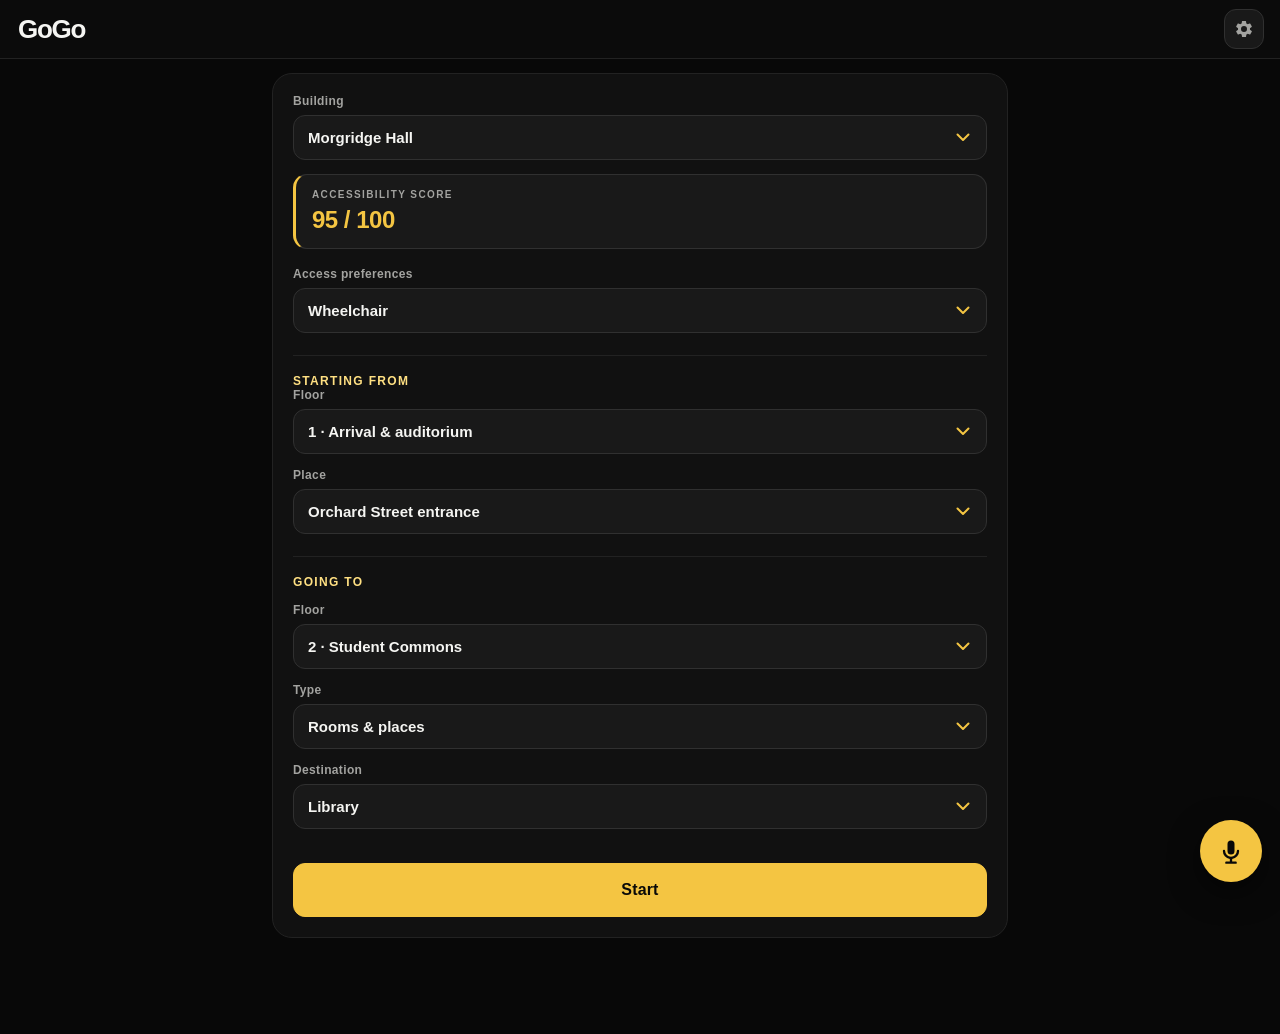
==== commit e05d72cd: "half style" ====
--- a/traveler-app/app/src/main/assets/web/index.html
+++ b/traveler-app/app/src/main/assets/web/index.html
@@ -3,43 +3,68 @@
 <head>
   <meta charset="utf-8">
   <meta name="viewport" content="width=device-width,initial-scale=1,viewport-fit=cover">
+  <meta name="theme-color" content="#080808">
   <title>GoGo</title>
   <link rel="stylesheet" href="vendor/leaflet/leaflet.css">
-  <link rel="stylesheet" href="style.css?v=0.10">
+  <link rel="stylesheet" href="style.css?v=0.12">
 </head>
 <body>
-  <header><button id="back" aria-label="Go back">← Back</button><strong class="brand">GoGo</strong><button id="settingsButton">Settings</button></header>
+  <header>
+    <button id="back" class="icon-button" aria-label="Back"><svg viewBox="0 0 24 24" aria-hidden="true"><path d="M15 4.5 7.5 12 15 19.5" fill="none" stroke="currentColor" stroke-width="2.2" stroke-linecap="round" stroke-linejoin="round"/></svg></button>
+    <strong class="brand">GoGo</strong>
+    <button id="settingsButton" class="icon-button" aria-label="Settings"><svg viewBox="0 0 24 24" aria-hidden="true"><path fill-rule="evenodd" fill="currentColor" d="M19.14 12.94a7.07 7.07 0 0 0 0-1.88l2.03-1.58a.5.5 0 0 0 .12-.64l-1.92-3.32a.5.5 0 0 0-.6-.22l-2.39.96a7.2 7.2 0 0 0-1.62-.94l-.36-2.54a.5.5 0 0 0-.5-.42h-3.84a.5.5 0 0 0-.5.42l-.36 2.54c-.59.24-1.13.56-1.62.94l-2.39-.96a.5.5 0 0 0-.6.22L2.71 8.84a.5.5 0 0 0 .12.64l2.03 1.58a7.07 7.07 0 0 0 0 1.88l-2.03 1.58a.5.5 0 0 0-.12.64l1.92 3.32c.12.21.37.3.6.22l2.39-.96c.5.38 1.03.7 1.62.94l.36 2.54c.04.24.25.42.5.42h3.84c.25 0 .46-.18.5-.42l.36-2.54c.59-.24 1.13-.56 1.62-.94l2.39.96c.23.08.48-.01.6-.22l1.92-3.32a.5.5 0 0 0-.12-.64l-2.03-1.58ZM12 15.6A3.6 3.6 0 1 1 12 8.4a3.6 3.6 0 0 1 0 7.2Z"/></svg></button>
+  </header>
   <main>
     <aside id="planner">
       <label>Building<select id="buildingChoice"></select></label>
-      <section class="access-card" aria-label="Building accessibility"><span>ACCESSIBILITY SCORE</span><strong id="accessibilityScore"></strong></section>
-      <label>Access preferences<select id="profile"><option value="wheelchair">Wheelchair</option><option value="blind">Blind / low vision</option><option value="deaf">Deaf / hard of hearing</option><option value="mobility">Limited mobility</option><option value="walking">No specific preference</option></select></label>
-      <label class="check"><input id="stepfree" type="checkbox" checked> Avoid stairs</label>
+      <section class="access-card" aria-label="Building accessibility"><span>Accessibility score</span><strong id="accessibilityScore"></strong></section>
+      <label>Access preferences<select id="profile">
+        <option value="wheelchair">Wheelchair</option>
+        <option value="blind">Blind</option>
+        <option value="deaf">Deaf</option>
+      </select></label>
+      <input id="stepfree" type="checkbox" checked hidden>
+      <input id="voice" type="checkbox" checked hidden>
       <div class="field-title">Starting from</div>
-      <label>Journey<select id="journeyType"><option value="indoor">Inside this building</option><option value="outdoor">Campus · Library Mall</option></select></label>
-      <div id="indoorSource"><label>Floor<select id="sourceFloor"></select></label><label>Place<select id="source"></select></label></div>
+      <select id="journeyType" hidden><option value="indoor" selected>Inside this building</option><option value="outdoor">Campus</option></select>
+      <div id="indoorSource" class="pair">
+        <label>Floor<select id="sourceFloor"></select></label>
+        <label>Place<select id="source"></select></label>
+      </div>
       <div class="field-title">Going to</div>
-      <label>Floor<select id="destFloor"></select></label>
-      <label>Destination type<select id="destinationType"><option value="rooms">Rooms & places</option><option value="bathroom">Bathroom</option><option value="exit">Building exit</option><option value="emergency">Emergency exit / assistance</option></select></label>
+      <div class="pair">
+        <label>Floor<select id="destFloor"></select></label>
+        <label>Type<select id="destinationType">
+          <option value="rooms">Rooms &amp; places</option>
+          <option value="bathroom">Bathroom</option>
+          <option value="exit">Building exit</option>
+          <option value="emergency">Emergency exit</option>
+        </select></label>
+      </div>
       <label id="destinationField">Destination<select id="destination"></select></label>
-      <p id="destinationDetails" class="subtle"></p>
-      <section id="emergencyInfo" class="emergency" hidden><h2>Emergency exits</h2><p id="emergencyText"></p><p>For an immediate emergency, call 911. This map does not provide a verified evacuation route.</p></section>
-      <p id="formStatus" class="subtle" role="status"></p>
-      <label class="check"><input id="voice" type="checkbox" checked> Spoken directions</label>
-      <button id="start" class="primary">Start journey →</button>
+      <p id="formStatus" class="status" role="status" hidden></p>
+      <button id="start" class="primary">Start</button>
     </aside>
     <section id="journey" class="experience" hidden>
-      <div class="toolbar"><select id="floorSelect" aria-label="View floor"></select></div>
-      <div id="campusJourney" hidden><div id="outdoorMap" aria-label="Interactive campus map"></div><p id="tileStatus" class="subtle" hidden>Street map tiles could not load. The seeded route and building markers remain visible.</p></div>
+      <select id="floorSelect" aria-label="View floor" hidden></select>
+      <div id="campusJourney" hidden><div id="outdoorMap" aria-label="Interactive campus map"></div><p id="tileStatus" class="status" hidden></p></div>
       <div id="scene"></div>
-      <div class="map-legend">↕ Elevator <span>WC Bathroom approach</span><span>EXIT Building exit</span></div>
-      <div class="guidance" role="status" aria-live="polite"><p id="cueMeta"></p><h2 id="instruction"></h2><p id="detail"></p><div class="actions"><button id="next" class="primary">Next step</button><button id="repeat">Repeat</button></div><p class="subtle">Advance when you reach each landmark. Position is set manually.</p></div>
+      <div class="guidance" role="status" aria-live="polite">
+        <p id="cueMeta" hidden></p>
+        <h2 id="instruction"></h2>
+        <p id="detail" hidden></p>
+        <div class="actions"><button id="next" class="primary">Next step</button><button id="repeat">Repeat</button></div>
+      </div>
     </section>
   </main>
   <button id="voiceFab" class="voice-fab" aria-label="Talk to GoGo"><svg class="mic-icon" viewBox="0 0 24 24" aria-hidden="true"><path d="M12 15a3 3 0 0 0 3-3V6a3 3 0 1 0-6 0v6a3 3 0 0 0 3 3Zm-7-3a1 1 0 1 1 2 0 5 5 0 0 0 10 0 1 1 0 1 1 2 0 7 7 0 0 1-6 6.92V21h3a1 1 0 1 1 0 2H8a1 1 0 1 1 0-2h3v-2.08A7 7 0 0 1 5 12Z"/></svg><svg class="close-icon" viewBox="0 0 24 24" aria-hidden="true"><path d="M6.7 5.3 12 10.6l5.3-5.3 1.4 1.4-5.3 5.3 5.3 5.3-1.4 1.4-5.3-5.3-5.3 5.3-1.4-1.4 5.3-5.3-5.3-5.3z"/></svg></button>
   <p id="assistantStatus" class="sr-only" role="status" aria-live="polite">Ready</p>
-  <section id="settingsPanel" class="settings-panel" role="dialog" aria-modal="true" aria-labelledby="settingsTitle" hidden><h2 id="settingsTitle">Voice connection</h2><label>Ollama server URL<input id="ollamaServer" inputmode="url" autocomplete="off"></label><p>On a new Wi-Fi network, run <code>ipconfig getifaddr en0</code> on the Mac and enter <code>http://MAC_IP:11434</code>.</p><div><button id="settingsClose">Cancel</button><button id="settingsSave" class="primary">Save</button></div></section>
+  <section id="settingsPanel" class="settings-panel" role="dialog" aria-modal="true" aria-labelledby="settingsTitle" hidden>
+    <h2 id="settingsTitle">Voice connection</h2>
+    <label>Ollama server URL<input id="ollamaServer" inputmode="url" autocomplete="off" placeholder="http://192.168.1.110:11434"></label>
+    <div><button id="settingsClose">Cancel</button><button id="settingsSave" class="primary">Save</button></div>
+  </section>
   <div id="settingsBackdrop" class="assistant-backdrop" hidden></div>
-  <script src="vendor/leaflet/leaflet.js"></script><script type="module" src="app.js?v=0.10"></script>
+  <script src="vendor/leaflet/leaflet.js"></script><script type="module" src="app.js?v=0.12"></script>
 </body>
 </html>
--- a/traveler-app/app/src/main/assets/web/style.css
+++ b/traveler-app/app/src/main/assets/web/style.css
@@ -1,19 +1,55 @@
-:root{font-family:Inter,Arial,sans-serif;color:#153746;background:#f2f5f5;font-size:15px}*{box-sizing:border-box}body{margin:0}header{height:76px;padding:0 4%;display:flex;align-items:center;gap:28px;border-bottom:1px solid #dbe3e5;background:#fff}header a{font-size:30px;letter-spacing:-1.6px;font-weight:800;text-decoration:none;color:#153746}header span{color:#647a83}header button{margin-left:auto}main{display:grid;grid-template-columns:310px minmax(0,1fr);gap:26px;padding:28px 4%;max-width:1700px;margin:auto}aside{background:#fff;padding:25px;border-radius:20px;height:fit-content;border:1px solid #dce5e8}h1{font-size:30px;letter-spacing:-1px;margin:0 0 25px}label{display:block;font-size:13px;font-weight:650;margin:13px 0 7px}select,input:not([type=checkbox]){width:100%;padding:13px 10px;background:#fff;border:1px solid #bacbd2;border-radius:9px;color:#153746;font:inherit;margin-top:7px;min-width:0}button{border:1px solid #c2d2d8;background:white;color:#163b49;border-radius:10px;padding:12px 17px;min-height:44px;font:600 14px Inter,Arial,sans-serif;cursor:pointer}button:hover{background:#edf5f3}button:disabled{opacity:.45;cursor:default}.primary{background:#173f4c;color:white;border-color:#173f4c}.primary:hover{background:#255965}.secondary{background:#edf5f3}#start,#confirmSource{width:100%;margin-top:16px}.check{display:flex;align-items:center;gap:9px;font-weight:500}.check input{accent-color:#287d69;width:17px;height:17px}.field-title{font-size:17px;font-weight:750;margin-top:26px}.pair{display:grid;grid-template-columns:70px minmax(0,1fr);gap:10px}.subtle{font-size:12px;line-height:1.6;color:#607780}.experience{border-radius:22px;overflow:hidden;background:#fff;border:1px solid #cbdade;align-self:start}.toolbar{padding:20px 25px;display:flex;align-items:center;gap:15px;flex-wrap:wrap}.toolbar>div:first-child{flex:1}.toolbar strong{font-size:18px}.toolbar p{font-size:12px;color:#647a83;margin:6px 0 0}.toolbar select{width:115px;margin:0}.views{display:flex;gap:4px;background:#eef3f5;border-radius:10px;padding:4px}.views button{border:0;background:transparent;padding:9px 12px;min-height:36px}.views .selected{background:white;box-shadow:0 2px 4px #1537461c}#scene{height:54vh;min-height:370px;max-height:680px;position:relative;background:#e4ebed}#scene canvas{display:block;width:100%;height:100%;touch-action:none}#walkHint{position:absolute;bottom:18px;left:22px;right:22px;background:#133544df;color:white;padding:12px;border-radius:10px;font-size:12px;pointer-events:none}#renderError{padding:70px 30px}.guidance{padding:25px 30px;background:#fbfefd}.guidance h2{font-size:29px;letter-spacing:-.6px;margin:9px 0 12px}.guidance p{color:#607780}#cueMeta{font-size:11px;letter-spacing:1.8px;margin:0;font-weight:700}.actions{display:flex;gap:10px;margin-top:20px;flex-wrap:wrap}details{border-top:1px solid #e0e8e9;padding-top:17px;margin-top:22px;font-size:13px;line-height:1.6}summary{cursor:pointer;font-weight:650}details button{width:100%;margin-top:9px}a{color:#176258}dialog{border:0;border-radius:20px;padding:28px;max-width:360px}dialog button{margin-top:15px}dialog::backdrop{background:#122c3c99}:focus-visible{outline:3px solid #1e8a74;outline-offset:3px}#setupToggle{display:none}@media(max-width:800px){header{height:62px;padding:0 20px;gap:18px}header a{font-size:26px}header span{font-size:13px}main{display:flex;flex-direction:column;padding:16px;gap:16px}aside{width:100%}.experience{width:100%}.toolbar{padding:15px}.toolbar>div:first-child{flex-basis:100%}#scene{height:40vh;min-height:280px}.guidance{padding:20px}.guidance h2{font-size:25px}#setupToggle{display:block}body.navigation aside{display:none}body.navigation #scene{height:49vh}body.navigation .toolbar>div:first-child{display:none}.actions button{flex:1;padding:12px 8px;font-size:13px}}
+/* GoGo mobile — solid black surfaces with restrained yellow accents. */
+:root{
+ color-scheme:dark;
+ --bg:#080808;--surface:#111111;--surface-2:#191919;--surface-3:#242424;
+ --line:#303030;--line-soft:#222222;--text:#f5f5f2;--muted:#a3a3a0;
+ --yellow:#f4c542;--yellow-soft:#ffe082;--yellow-dark:#c99a18;
+ font-family:Inter,-apple-system,BlinkMacSystemFont,"Segoe UI",Roboto,Arial,sans-serif;
+ font-size:15px;color:var(--text);background:var(--bg);-webkit-text-size-adjust:100%
+}
+*{box-sizing:border-box}body{min-height:100vh;margin:0;background:var(--bg)}[hidden]{display:none!important}
+::selection{color:#080808;background:var(--yellow)}
+header{position:sticky;top:0;z-index:5;display:flex;align-items:center;gap:12px;min-height:58px;padding:9px 16px;background:#0b0b0b;border-bottom:1px solid var(--line-soft)}
+header .brand{font-size:26px;font-weight:800;letter-spacing:-1.3px;color:var(--text)}
+.icon-button{display:grid;place-items:center;width:40px;height:40px;min-height:40px;padding:0;color:var(--muted);background:var(--surface-2);border:1px solid var(--line);border-radius:12px}
+.icon-button svg{width:20px;height:20px}.icon-button:active{color:var(--yellow);border-color:var(--yellow)}
+#settingsButton{margin-left:auto}body:not(.navigation) #back{display:none}body:not(.navigation) header .brand{margin-left:2px}
+main{display:block;max-width:760px;margin:0 auto;padding:14px 12px calc(96px + env(safe-area-inset-bottom))}
+aside{width:100%;padding:20px;background:var(--surface);border:1px solid var(--line-soft);border-radius:20px}
+label{display:block;margin:0 0 14px;font-size:12px;font-weight:650;letter-spacing:.03em;color:var(--muted)}
+select,input:not([type=checkbox]){width:100%;min-width:0;margin-top:7px;padding:13px 44px 13px 14px;font:inherit;font-size:15px;color:var(--text);background-color:var(--surface-2);border:1px solid var(--line);border-radius:12px}
+select{appearance:none;-webkit-appearance:none;cursor:pointer;background-image:url("data:image/svg+xml;charset=utf-8,%3Csvg xmlns='http://www.w3.org/2000/svg' width='14' height='9' viewBox='0 0 14 9'%3E%3Cpath d='M1.5 1.5 7 7l5.5-5.5' fill='none' stroke='%23f4c542' stroke-width='2' stroke-linecap='round' stroke-linejoin='round'/%3E%3C/svg%3E");background-repeat:no-repeat;background-position:right 16px center;background-size:14px 9px}
+select:focus,input:focus{outline:0;border-color:var(--yellow);box-shadow:0 0 0 3px #f4c54224}option{color:var(--text);background:#181818}
+.pair{display:block}.field-title{margin-top:22px;padding-top:18px;border-top:1px solid var(--line-soft);font-size:12px;font-weight:700;letter-spacing:.11em;text-transform:uppercase;color:var(--yellow-soft)}
+.field-title+*{margin-top:14px}.status{display:none!important}
+.access-card{margin:4px 0 18px;padding:14px 16px;background:var(--surface-2);border:1px solid var(--line);border-left:3px solid var(--yellow);border-radius:14px}
+.access-card>span{display:block;font-size:10px;font-weight:700;letter-spacing:.14em;text-transform:uppercase;color:var(--muted)}
+.access-card strong{display:block;margin-top:6px;font-size:24px;font-weight:800;letter-spacing:-.5px;color:var(--yellow)}
+button{min-height:46px;padding:12px 16px;font:650 14.5px Inter,-apple-system,Arial,sans-serif;color:var(--text);background:var(--surface-2);border:1px solid var(--line);border-radius:12px;cursor:pointer}
+button:active{background:var(--surface-3)}button:disabled{opacity:.35;cursor:default}.primary{color:#0a0a08;background:var(--yellow);border-color:var(--yellow);box-shadow:none}.primary:active{background:var(--yellow-dark)}.primary:disabled{box-shadow:none}
+#start{width:100%;min-height:54px;margin-top:20px;font-size:16px;font-weight:750;letter-spacing:.01em}
+.experience{width:100%;overflow:hidden;background:var(--surface);border:1px solid var(--line-soft);border-radius:20px}
+#floorSelect{display:none!important}#scene{position:relative;height:52vh;min-height:320px;max-height:620px;background:#090909}
+#scene>canvas{display:block;width:100%;height:100%;touch-action:none}
+#scene>canvas.map2d-mini{position:absolute;right:12px;top:12px;width:112px;height:84px;border:1px solid var(--line);border-radius:12px;box-shadow:0 6px 18px #00000073;pointer-events:none}
+.map2d-status{display:none}.map2d-controls{position:absolute;right:12px;bottom:14px;display:flex;gap:6px}
+.map2d-controls button{min-height:40px;padding:8px 13px;color:var(--text);background:#151515;border-color:var(--line)}
+.map2d-controls button:nth-child(3),.map2d-controls button:last-child{display:none}
+.guidance{padding:20px;background:#0d0d0d;border-top:1px solid var(--line-soft)}#cueMeta{display:none}
+.guidance h2{margin:0;font-size:25px;font-weight:750;line-height:1.24;letter-spacing:-.5px;color:var(--text)}
+.guidance #detail{display:none}.actions{display:flex;gap:10px;margin-top:20px}.actions button{flex:1}
+#outdoorMap{height:48vh;min-height:300px;background:#090909}.leaflet-container{font-family:inherit;background:#090909}
+.leaflet-control-attribution{font-size:10px!important;color:var(--muted)!important;background:#111111d9!important}.leaflet-control-attribution a{color:var(--yellow-soft)!important}
+.leaflet-tile{filter:grayscale(1) invert(.9) brightness(.72) contrast(.95)}
+.voice-fab,.voice-fab.active{position:fixed;right:18px;bottom:calc(18px + env(safe-area-inset-bottom));z-index:21;display:grid;place-items:center;width:62px;height:62px;min-width:62px;min-height:62px;padding:16px;overflow:visible;color:#080808!important;background:var(--yellow)!important;border:0;border-radius:50%;box-shadow:0 10px 30px #0000008c}
+.voice-fab svg{grid-area:1/1;position:relative;z-index:2;width:28px;height:28px;fill:currentColor}.voice-fab .close-icon{display:none}.voice-fab.active .mic-icon{display:none}.voice-fab.active .close-icon{display:block}
+.voice-fab.listening{animation:mic-breathe .85s ease-in-out infinite;box-shadow:0 0 0 6px #f4c54238,0 0 26px 10px #f4c54238,0 10px 30px #0000008c}
+.voice-fab.listening:before,.voice-fab.listening:after{content:"";position:absolute;inset:-3px;border:3px solid var(--yellow);border-radius:50%;animation:mic-ring 1.15s ease-out infinite}
+.voice-fab.listening:after{border-color:var(--yellow-soft);animation-delay:.55s}@keyframes mic-ring{0%{transform:scale(.94);opacity:.95}100%{transform:scale(1.85);opacity:0}}@keyframes mic-breathe{50%{transform:scale(1.07)}}
+.assistant-backdrop{position:fixed;inset:0;z-index:19;background:#000000b8}
+.settings-panel{position:fixed;left:50%;top:50%;z-index:24;width:min(390px,calc(100vw - 28px));padding:22px;transform:translate(-50%,-50%);background:var(--surface);border:1px solid var(--line);border-radius:20px;box-shadow:0 24px 70px #000000b8}
+.settings-panel h2{margin:0 0 16px;font-size:19px;font-weight:750;letter-spacing:-.3px}.settings-panel>div{display:flex;justify-content:flex-end;gap:9px;margin-top:20px}
+.sr-only{position:absolute!important;width:1px!important;height:1px!important;margin:-1px!important;padding:0!important;overflow:hidden!important;clip:rect(0,0,0,0)!important;white-space:nowrap!important;border:0!important}
+:focus-visible{outline:2px solid var(--yellow);outline-offset:2px}
+@media(max-width:600px){main{padding:12px 12px calc(96px + env(safe-area-inset-bottom))}body.navigation main{padding:10px 8px calc(92px + env(safe-area-inset-bottom))}aside{padding:18px}.guidance h2{font-size:23px}.voice-fab{right:14px;bottom:calc(14px + env(safe-area-inset-bottom))}}
 
-[hidden]{display:none!important}#campusMap{height:44vh;min-height:300px;background:#dce7e9}.campus-details{padding:20px 25px}.campus-details label{max-width:250px}#nearbyPlaces{display:flex;flex-wrap:wrap;gap:8px;margin:16px 0}#nearbyPlaces button{font-size:12px}.campus-details p{line-height:1.6}.leaflet-container{font-family:inherit}#buildingChoice{margin-bottom:8px}
-
-.indoor-minimap{position:absolute;right:14px;top:14px;width:140px;height:110px;padding:7px;background:#f4f8f7ed;border:1px solid #cbdade;border-radius:10px;pointer-events:none}.indoor-minimap svg{width:100%;height:100%}.pair{grid-template-columns:90px minmax(0,1fr)}
-
-#back{margin-left:0;padding:9px 12px}header #setupToggle{margin-left:auto}.map2d header{gap:12px}.map2d header a{font-size:25px}.map2d header span{font-size:12px}.map2d #scene{height:56vh;min-height:390px;max-height:none}.map2d #scene>canvas{touch-action:none}.map2d #scene>.map2d-mini{position:absolute;right:12px;top:12px;width:112px;height:84px;border:2px solid white;border-radius:12px;box-shadow:0 2px 10px #173f4c22;pointer-events:none}.map2d-status{position:absolute;left:12px;top:12px;max-width:calc(100% - 155px);padding:9px 11px;background:#fffffff2;border-radius:10px;font-size:12px;font-weight:650;pointer-events:none}.map2d-controls{position:absolute;bottom:14px;right:12px;display:flex;gap:5px}.map2d-controls button{padding:9px 11px;background:#fffffff5;box-shadow:0 2px 6px #173f4c18}.map2d #walkHint{bottom:70px}.map2d .guidance h2{font-size:24px}.map2d .guidance{padding:18px 20px}.map2d .toolbar{padding:12px 16px}.map2d .toolbar>div:first-child{display:none}.map2d .views button{padding:9px 10px}@media(max-width:800px){header{gap:10px}header #back{font-size:12px;padding:8px}header span{flex:1}header #setupToggle{padding:8px;font-size:12px}.map2d body.navigation #scene{height:54vh;min-height:330px}.map2d .toolbar select{width:100%;margin:0}.map2d .views{width:100%;justify-content:space-between}.map2d .experience{border-radius:16px}}
-/* Home first; the map is shown only after Start journey. */
-header{height:auto;min-height:64px;padding:12px max(20px,env(safe-area-inset-right)) 12px max(20px,env(safe-area-inset-left));padding-top:calc(12px + env(safe-area-inset-top));position:sticky;top:0;z-index:5;gap:18px}header .brand{font-size:28px;letter-spacing:-1.5px}main{display:block;max-width:760px;padding:22px 16px calc(24px + env(safe-area-inset-bottom))}aside{width:100%;padding:26px}.intro{color:#688089;margin:-13px 0 26px}h1{margin-bottom:20px}.access-card{background:#edf6f1;border:1px solid #cce2d8;border-radius:14px;padding:16px;margin:15px 0 24px}.access-card>span{display:block;font-size:10px;letter-spacing:1.5px;color:#427c69;font-weight:700}.access-card strong{display:block;font-size:23px;margin-top:8px}.access-card p{font-size:12px;line-height:1.55;color:#46695d;margin-bottom:0}.field-title{padding-top:20px;border-top:1px solid #e1e9e7}.toolbar{flex-wrap:nowrap!important}.toolbar #floorSelect{width:auto!important;flex:1;min-width:0}.experience{width:100%}.map2d #scene,.map2d body.navigation #scene{height:48vh;min-height:300px;max-height:620px}.map-legend{display:flex;flex-wrap:wrap;gap:14px;padding:12px 16px;font-size:11px;color:#526f78;border-top:1px solid #d7e4e4}.map2d-controls button:last-child{display:none}.emergency{background:#fff2e8;border:1px solid #ecd2bc;padding:16px;border-radius:12px;font-size:14px;line-height:1.55}.emergency h2{font-size:18px}.map2d .guidance h2{font-size:22px;line-height:1.3}.guidance #detail:empty{display:none}#formStatus:empty,#destinationDetails:empty{display:none}@media(max-width:800px){aside{padding:21px}main{padding:14px 12px}.navigation main{padding:10px 8px}.map2d body.navigation .toolbar>div:first-child{display:block}.map2d .toolbar{padding:10px}.actions{margin-top:12px}header{min-height:60px}}
-
-.map2d-controls button:nth-child(3){display:none}
-
-#outdoorMap{height:48vh;min-height:300px;background:#e4ece5}#tileStatus{padding:0 15px}.leaflet-container{font-family:inherit}.leaflet-control-attribution{font-size:10px}
-[hidden]{display:none!important}
-.assistant-backdrop{position:fixed;inset:0;background:#102c3766;z-index:19}@media(max-width:600px){.voice-fab{right:14px;bottom:14px}}
-
-/* Android supplies system-bar insets on the native root; do not add them again here. */
-header{min-height:58px;padding:9px 16px;gap:12px}main{padding:10px 12px 20px}aside{padding:20px}.access-card{margin:14px 0 20px;padding:14px}.access-card strong{font-size:25px}.toolbar{padding:10px 12px}.toolbar #floorSelect{width:100%!important}body:not(.navigation) #back{display:none}
-.sr-only{position:absolute!important;width:1px!important;height:1px!important;padding:0!important;margin:-1px!important;overflow:hidden!important;clip:rect(0,0,0,0)!important;white-space:nowrap!important;border:0!important}#settingsButton{margin-left:auto;padding:8px 11px;min-height:38px}.voice-fab,.voice-fab.active{position:fixed;right:18px;bottom:18px;z-index:21;width:62px;height:62px;min-width:62px;padding:16px;border-radius:50%;display:grid;place-items:center;background:#173f4c!important;color:#fff!important;border:0;overflow:visible;box-shadow:0 9px 30px #173f4c55}.voice-fab svg{grid-area:1/1;width:29px;height:29px;fill:currentColor;position:relative;z-index:2}.voice-fab .close-icon{display:none}.voice-fab.active .mic-icon{display:none}.voice-fab.active .close-icon{display:block}.voice-fab.listening{background:#087c67!important;animation:mic-breathe .82s ease-in-out infinite;box-shadow:0 0 0 7px #47f0c588,0 0 28px 12px #35d6ae99,0 10px 35px #073b4055}.voice-fab.listening:before,.voice-fab.listening:after{content:"";position:absolute;inset:-3px;border:4px solid #42efc3;border-radius:50%;filter:drop-shadow(0 0 7px #23dbb0);animation:mic-ring 1.1s ease-out infinite}.voice-fab.listening:after{animation-delay:.5s}@keyframes mic-ring{0%{transform:scale(.92);opacity:1}100%{transform:scale(1.85);opacity:0}}@keyframes mic-breathe{50%{transform:scale(1.1);filter:brightness(1.2)}}.settings-panel{position:fixed;z-index:24;left:50%;top:50%;transform:translate(-50%,-50%);width:min(390px,calc(100vw - 28px));background:#fff;border:1px solid #cad9dc;border-radius:20px;padding:22px;box-shadow:0 18px 60px #102c3750}.settings-panel h2{margin:0 0 18px}.settings-panel p{font-size:12px;line-height:1.55;color:#607780}.settings-panel code{font-size:11px}.settings-panel>div{display:flex;justify-content:flex-end;gap:9px;margin-top:18px}
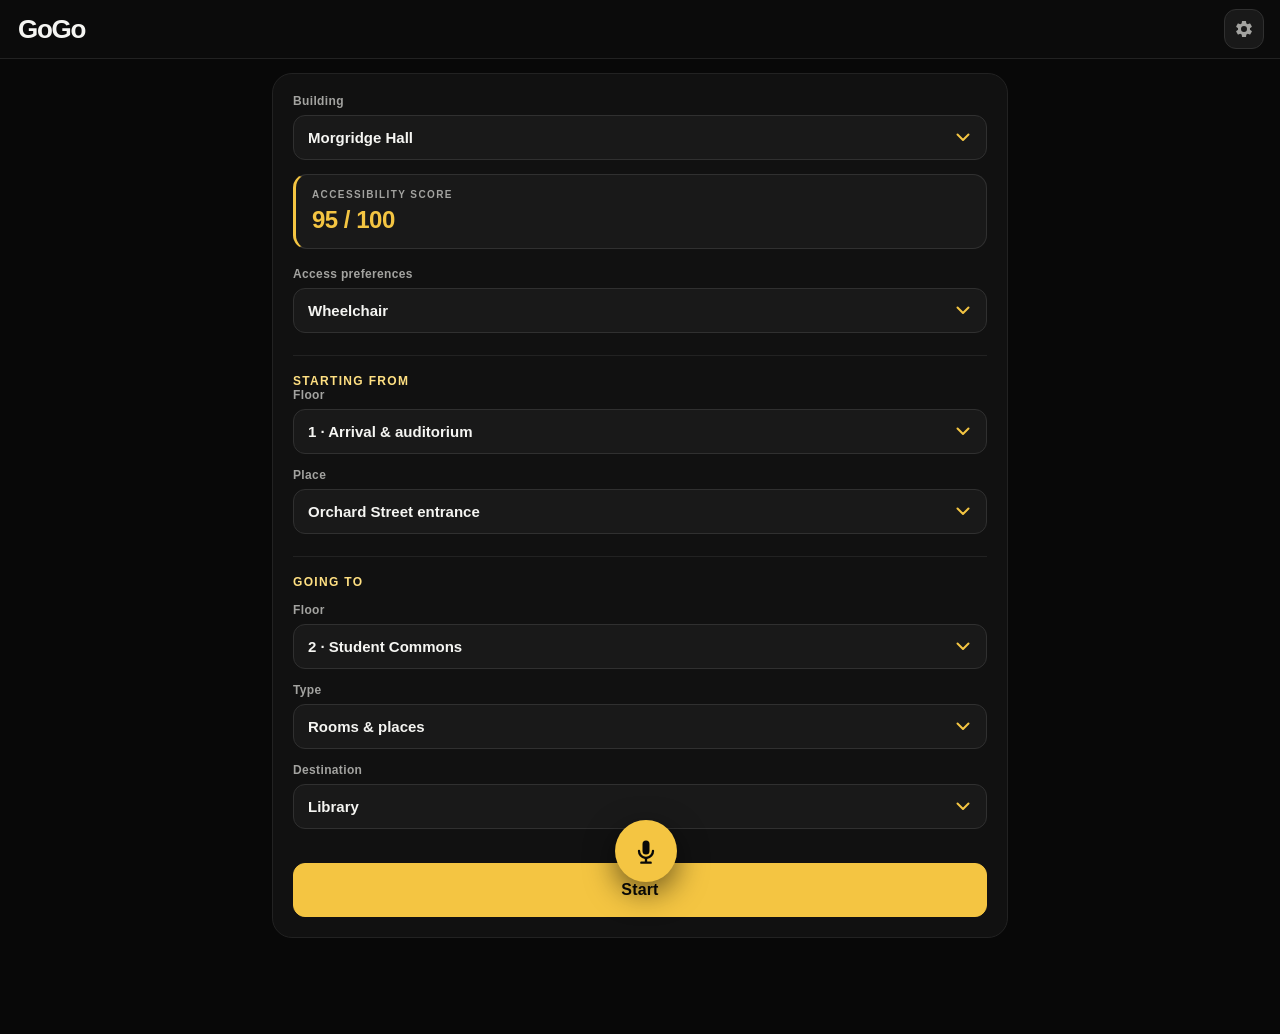
==== commit 558d17ba: "fuzzy navigation" ====
--- a/traveler-app/app/src/main/assets/web/index.html
+++ b/traveler-app/app/src/main/assets/web/index.html
@@ -6,7 +6,7 @@
   <meta name="theme-color" content="#080808">
   <title>GoGo</title>
   <link rel="stylesheet" href="vendor/leaflet/leaflet.css">
-  <link rel="stylesheet" href="style.css?v=0.12">
+  <link rel="stylesheet" href="style.css?v=0.13">
 </head>
 <body>
   <header>
@@ -26,7 +26,7 @@
       <input id="stepfree" type="checkbox" checked hidden>
       <input id="voice" type="checkbox" checked hidden>
       <div class="field-title">Starting from</div>
-      <select id="journeyType" hidden><option value="indoor" selected>Inside this building</option><option value="outdoor">Campus</option></select>
+      <select id="journeyType" hidden><option value="indoor" selected>Inside this building</option></select>
       <div id="indoorSource" class="pair">
         <label>Floor<select id="sourceFloor"></select></label>
         <label>Place<select id="source"></select></label>
@@ -57,7 +57,10 @@
       </div>
     </section>
   </main>
-  <button id="voiceFab" class="voice-fab" aria-label="Talk to GoGo"><svg class="mic-icon" viewBox="0 0 24 24" aria-hidden="true"><path d="M12 15a3 3 0 0 0 3-3V6a3 3 0 1 0-6 0v6a3 3 0 0 0 3 3Zm-7-3a1 1 0 1 1 2 0 5 5 0 0 0 10 0 1 1 0 1 1 2 0 7 7 0 0 1-6 6.92V21h3a1 1 0 1 1 0 2H8a1 1 0 1 1 0-2h3v-2.08A7 7 0 0 1 5 12Z"/></svg><svg class="close-icon" viewBox="0 0 24 24" aria-hidden="true"><path d="M6.7 5.3 12 10.6l5.3-5.3 1.4 1.4-5.3 5.3 5.3 5.3-1.4 1.4-5.3-5.3-5.3 5.3-1.4-1.4 5.3-5.3-5.3-5.3z"/></svg></button>
+  <div id="voiceDock" class="voice-dock">
+    <div id="voiceWave" class="voice-wave" aria-hidden="true"><span></span><span></span><span></span><span></span><span></span><span></span><span></span></div>
+    <button id="voiceFab" class="voice-fab" aria-label="Talk to GoGo"><svg class="mic-icon" viewBox="0 0 24 24" aria-hidden="true"><path d="M12 15a3 3 0 0 0 3-3V6a3 3 0 1 0-6 0v6a3 3 0 0 0 3 3Zm-7-3a1 1 0 1 1 2 0 5 5 0 0 0 10 0 1 1 0 1 1 2 0 7 7 0 0 1-6 6.92V21h3a1 1 0 1 1 0 2H8a1 1 0 1 1 0-2h3v-2.08A7 7 0 0 1 5 12Z"/></svg><svg class="close-icon" viewBox="0 0 24 24" aria-hidden="true"><path d="M6.7 5.3 12 10.6l5.3-5.3 1.4 1.4-5.3 5.3 5.3 5.3-1.4 1.4-5.3-5.3-5.3 5.3-1.4-1.4 5.3-5.3-5.3-5.3z"/></svg></button>
+  </div>
   <p id="assistantStatus" class="sr-only" role="status" aria-live="polite">Ready</p>
   <section id="settingsPanel" class="settings-panel" role="dialog" aria-modal="true" aria-labelledby="settingsTitle" hidden>
     <h2 id="settingsTitle">Voice connection</h2>
@@ -65,6 +68,6 @@
     <div><button id="settingsClose">Cancel</button><button id="settingsSave" class="primary">Save</button></div>
   </section>
   <div id="settingsBackdrop" class="assistant-backdrop" hidden></div>
-  <script src="vendor/leaflet/leaflet.js"></script><script type="module" src="app.js?v=0.12"></script>
+  <script src="vendor/leaflet/leaflet.js"></script><script type="module" src="app.js?v=0.14"></script>
 </body>
 </html>
--- a/traveler-app/app/src/main/assets/web/style.css
+++ b/traveler-app/app/src/main/assets/web/style.css
@@ -41,15 +41,19 @@
 #outdoorMap{height:48vh;min-height:300px;background:#090909}.leaflet-container{font-family:inherit;background:#090909}
 .leaflet-control-attribution{font-size:10px!important;color:var(--muted)!important;background:#111111d9!important}.leaflet-control-attribution a{color:var(--yellow-soft)!important}
 .leaflet-tile{filter:grayscale(1) invert(.9) brightness(.72) contrast(.95)}
-.voice-fab,.voice-fab.active{position:fixed;right:18px;bottom:calc(18px + env(safe-area-inset-bottom));z-index:21;display:grid;place-items:center;width:62px;height:62px;min-width:62px;min-height:62px;padding:16px;overflow:visible;color:#080808!important;background:var(--yellow)!important;border:0;border-radius:50%;box-shadow:0 10px 30px #0000008c}
+.voice-dock{position:fixed;left:50%;bottom:calc(18px + env(safe-area-inset-bottom));z-index:21;display:flex;align-items:center;gap:10px;transform:translateX(-50%)}
+.voice-fab,.voice-fab.active{display:grid;place-items:center;width:62px;height:62px;min-width:62px;min-height:62px;padding:16px;color:#080808!important;background:var(--yellow)!important;border:0;border-radius:50%;box-shadow:0 10px 30px #0000008c}
 .voice-fab svg{grid-area:1/1;position:relative;z-index:2;width:28px;height:28px;fill:currentColor}.voice-fab .close-icon{display:none}.voice-fab.active .mic-icon{display:none}.voice-fab.active .close-icon{display:block}
-.voice-fab.listening{animation:mic-breathe .85s ease-in-out infinite;box-shadow:0 0 0 6px #f4c54238,0 0 26px 10px #f4c54238,0 10px 30px #0000008c}
-.voice-fab.listening:before,.voice-fab.listening:after{content:"";position:absolute;inset:-3px;border:3px solid var(--yellow);border-radius:50%;animation:mic-ring 1.15s ease-out infinite}
-.voice-fab.listening:after{border-color:var(--yellow-soft);animation-delay:.55s}@keyframes mic-ring{0%{transform:scale(.94);opacity:.95}100%{transform:scale(1.85);opacity:0}}@keyframes mic-breathe{50%{transform:scale(1.07)}}
+.voice-wave{display:flex;align-items:center;justify-content:center;gap:5px;width:0;height:54px;padding:0;overflow:hidden;opacity:0;background:#111111;border:1px solid transparent;border-radius:27px;box-shadow:0 10px 30px #0000008c;transform:translateX(12px);transition:width .22s ease,padding .22s ease,opacity .16s ease,transform .22s ease,border-color .22s ease}
+.voice-wave.active{width:152px;padding:0 22px;opacity:1;border-color:#3b3219;transform:translateX(0)}
+.voice-wave span{width:5px;height:6px;background:var(--yellow);border-radius:5px;opacity:.55;transition:height .18s ease,opacity .18s ease}
+.voice-wave.listening span{opacity:1;animation:voice-wave .82s ease-in-out infinite}.voice-wave.listening span:nth-child(2),.voice-wave.listening span:nth-child(6){animation-delay:-.58s}.voice-wave.listening span:nth-child(3),.voice-wave.listening span:nth-child(5){animation-delay:-.34s}.voice-wave.listening span:nth-child(4){animation-delay:-.12s}
+@keyframes voice-wave{0%,100%{height:7px}50%{height:34px}}
 .assistant-backdrop{position:fixed;inset:0;z-index:19;background:#000000b8}
 .settings-panel{position:fixed;left:50%;top:50%;z-index:24;width:min(390px,calc(100vw - 28px));padding:22px;transform:translate(-50%,-50%);background:var(--surface);border:1px solid var(--line);border-radius:20px;box-shadow:0 24px 70px #000000b8}
 .settings-panel h2{margin:0 0 16px;font-size:19px;font-weight:750;letter-spacing:-.3px}.settings-panel>div{display:flex;justify-content:flex-end;gap:9px;margin-top:20px}
 .sr-only{position:absolute!important;width:1px!important;height:1px!important;margin:-1px!important;padding:0!important;overflow:hidden!important;clip:rect(0,0,0,0)!important;white-space:nowrap!important;border:0!important}
 :focus-visible{outline:2px solid var(--yellow);outline-offset:2px}
-@media(max-width:600px){main{padding:12px 12px calc(96px + env(safe-area-inset-bottom))}body.navigation main{padding:10px 8px calc(92px + env(safe-area-inset-bottom))}aside{padding:18px}.guidance h2{font-size:23px}.voice-fab{right:14px;bottom:calc(14px + env(safe-area-inset-bottom))}}
+@media(max-width:600px){main{padding:12px 12px calc(96px + env(safe-area-inset-bottom))}body.navigation main{padding:10px 8px calc(92px + env(safe-area-inset-bottom))}aside{padding:18px}.guidance h2{font-size:23px}.voice-dock{bottom:calc(14px + env(safe-area-inset-bottom))}.voice-wave.active{width:142px;padding:0 19px}}
+@media(prefers-reduced-motion:reduce){.voice-wave,.voice-wave span{transition:none}.voice-wave.listening span{animation:none}.voice-wave.listening span:nth-child(odd){height:24px}.voice-wave.listening span:nth-child(even){height:12px}}
 
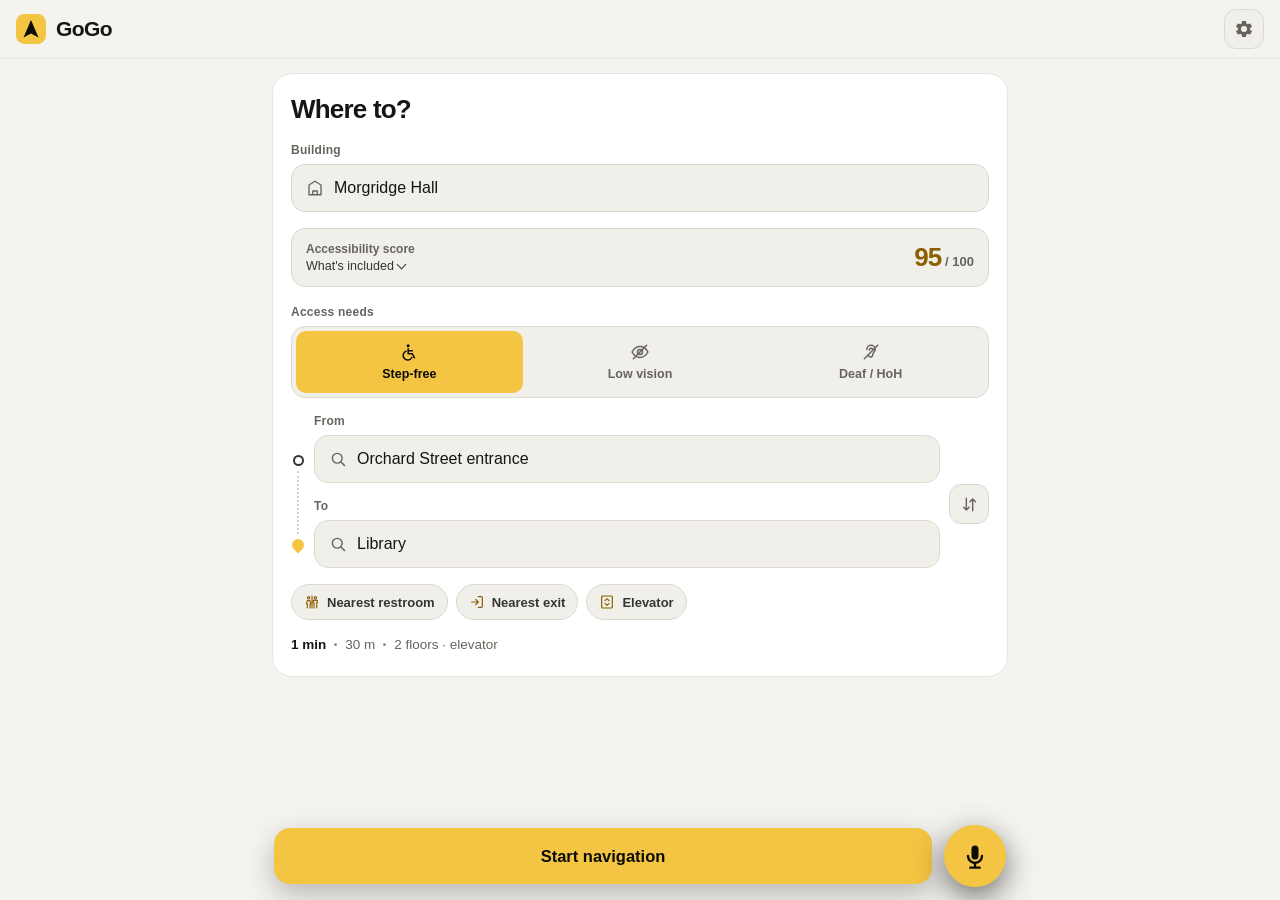
==== commit 88b84fa8: "feat: professional website, live search, Maps-style POV and light/dark mode Website - Navigator is n" ====
--- a/traveler-app/app/src/main/assets/web/index.html
+++ b/traveler-app/app/src/main/assets/web/index.html
@@ -3,57 +3,112 @@
 <head>
   <meta charset="utf-8">
   <meta name="viewport" content="width=device-width,initial-scale=1,viewport-fit=cover">
-  <meta name="theme-color" content="#080808">
+  <meta name="theme-color" content="#0a0a0a">
   <title>GoGo</title>
+  <script src="theme.js?v=1"></script>
   <link rel="stylesheet" href="vendor/leaflet/leaflet.css">
-  <link rel="stylesheet" href="style.css?v=0.13">
+  <link rel="stylesheet" href="theme.css?v=2">
+  <link rel="stylesheet" href="style.css?v=0.18">
 </head>
 <body>
   <header>
     <button id="back" class="icon-button" aria-label="Back"><svg viewBox="0 0 24 24" aria-hidden="true"><path d="M15 4.5 7.5 12 15 19.5" fill="none" stroke="currentColor" stroke-width="2.2" stroke-linecap="round" stroke-linejoin="round"/></svg></button>
-    <strong class="brand">GoGo</strong>
+    <span class="brand"><svg class="brand-mark" viewBox="0 0 32 32" aria-hidden="true"><rect width="32" height="32" rx="9" fill="#f4c542"/><path d="M16 6.5 24 25l-8-4.2L8 25z" fill="#0b0b09"/></svg>GoGo</span>
     <button id="settingsButton" class="icon-button" aria-label="Settings"><svg viewBox="0 0 24 24" aria-hidden="true"><path fill-rule="evenodd" fill="currentColor" d="M19.14 12.94a7.07 7.07 0 0 0 0-1.88l2.03-1.58a.5.5 0 0 0 .12-.64l-1.92-3.32a.5.5 0 0 0-.6-.22l-2.39.96a7.2 7.2 0 0 0-1.62-.94l-.36-2.54a.5.5 0 0 0-.5-.42h-3.84a.5.5 0 0 0-.5.42l-.36 2.54c-.59.24-1.13.56-1.62.94l-2.39-.96a.5.5 0 0 0-.6.22L2.71 8.84a.5.5 0 0 0 .12.64l2.03 1.58a7.07 7.07 0 0 0 0 1.88l-2.03 1.58a.5.5 0 0 0-.12.64l1.92 3.32c.12.21.37.3.6.22l2.39-.96c.5.38 1.03.7 1.62.94l.36 2.54c.04.24.25.42.5.42h3.84c.25 0 .46-.18.5-.42l.36-2.54c.59-.24 1.13-.56 1.62-.94l2.39.96c.23.08.48-.01.6-.22l1.92-3.32a.5.5 0 0 0-.12-.64l-2.03-1.58ZM12 15.6A3.6 3.6 0 1 1 12 8.4a3.6 3.6 0 0 1 0 7.2Z"/></svg></button>
   </header>
   <main>
-    <aside id="planner">
-      <label>Building<select id="buildingChoice"></select></label>
-      <section class="access-card" aria-label="Building accessibility"><span>Accessibility score</span><strong id="accessibilityScore"></strong></section>
-      <label>Access preferences<select id="profile">
-        <option value="wheelchair">Wheelchair</option>
-        <option value="blind">Blind</option>
-        <option value="deaf">Deaf</option>
-      </select></label>
-      <input id="stepfree" type="checkbox" checked hidden>
-      <input id="voice" type="checkbox" checked hidden>
-      <div class="field-title">Starting from</div>
-      <select id="journeyType" hidden><option value="indoor" selected>Inside this building</option></select>
-      <div id="indoorSource" class="pair">
-        <label>Floor<select id="sourceFloor"></select></label>
-        <label>Place<select id="source"></select></label>
+    <aside id="planner" class="planner" aria-labelledby="plannerTitle">
+      <h1 id="plannerTitle" class="planner-title">Where to?</h1>
+
+      <div class="field">
+        <span class="field-label" id="buildingLabel">Building</span>
+        <div class="search" id="buildingSearch"><div class="search-box"><svg viewBox="0 0 24 24" aria-hidden="true"><path d="M4 21V8l8-5 8 5v13M4 21h16M9 21v-5h6v5" fill="none" stroke="currentColor" stroke-width="1.8" stroke-linecap="round" stroke-linejoin="round"/></svg><input aria-labelledby="buildingLabel" placeholder="Search buildings"><button class="search-clear" type="button" aria-label="Clear building"><svg viewBox="0 0 24 24" aria-hidden="true"><path d="m6 6 12 12M18 6 6 18" fill="none" stroke="currentColor" stroke-width="2" stroke-linecap="round"/></svg></button></div></div>
       </div>
-      <div class="field-title">Going to</div>
-      <div class="pair">
-        <label>Floor<select id="destFloor"></select></label>
-        <label>Type<select id="destinationType">
-          <option value="rooms">Rooms &amp; places</option>
-          <option value="bathroom">Bathroom</option>
-          <option value="exit">Building exit</option>
-          <option value="emergency">Emergency exit</option>
-        </select></label>
+
+      <details class="score-card" id="scoreCard">
+        <summary><span class="score-label">Accessibility score</span><strong class="score-value" id="accessibilityScore"></strong><span class="score-more">What's included</span></summary>
+        <div class="score-body"><ul id="scoreFacts"></ul><p>Based on the step-free entrances, elevators and accessible restrooms we have mapped. This is our estimate and has not been independently audited.</p></div>
+      </details>
+
+      <fieldset class="field">
+        <legend class="field-label">Access needs</legend>
+        <div class="segmented" id="profileButtons">
+          <button type="button" data-profile="wheelchair" aria-pressed="true"><svg viewBox="0 0 24 24" aria-hidden="true"><circle cx="11" cy="4.5" r="1.8" fill="currentColor"/><path d="M11 8v6h5l2.5 5M11 10.5h5M8.5 11a5.5 5.5 0 1 0 6.9 7.6" fill="none" stroke="currentColor" stroke-width="1.8" stroke-linecap="round" stroke-linejoin="round"/></svg>Step-free</button>
+          <button type="button" data-profile="blind" aria-pressed="false"><svg viewBox="0 0 24 24" aria-hidden="true"><path d="M2.5 12S6 5.5 12 5.5 21.5 12 21.5 12 18 18.5 12 18.5 2.5 12 2.5 12Z" fill="none" stroke="currentColor" stroke-width="1.8" stroke-linejoin="round"/><circle cx="12" cy="12" r="3" fill="none" stroke="currentColor" stroke-width="1.8"/><path d="M4 20 20 4" stroke="currentColor" stroke-width="1.8" stroke-linecap="round"/></svg>Low vision</button>
+          <button type="button" data-profile="deaf" aria-pressed="false"><svg viewBox="0 0 24 24" aria-hidden="true"><path d="M7 9a5 5 0 0 1 10 0c0 3-3 3.5-3 6.5a2.5 2.5 0 0 1-4.6 1.4M10 9.5a2 2 0 0 1 4 0M4 20 20 4" fill="none" stroke="currentColor" stroke-width="1.8" stroke-linecap="round" stroke-linejoin="round"/></svg>Deaf / HoH</button>
+        </div>
+      </fieldset>
+      <select id="profile" hidden aria-hidden="true" tabindex="-1">
+        <option value="wheelchair">Step-free</option>
+        <option value="blind">Low vision</option>
+        <option value="deaf">Deaf / hard of hearing</option>
+      </select>
+
+      <div class="route-fields">
+        <div class="route-rail" aria-hidden="true"><span class="rail-start"></span><span class="rail-line"></span><span class="rail-end"></span></div>
+        <div class="route-inputs">
+          <div class="field">
+            <span class="field-label" id="fromLabel">From</span>
+            <div class="search" id="fromSearch"><div class="search-box"><svg viewBox="0 0 24 24" aria-hidden="true"><circle cx="11" cy="11" r="6.5" fill="none" stroke="currentColor" stroke-width="1.9"/><path d="m16 16 4.5 4.5" stroke="currentColor" stroke-width="1.9" stroke-linecap="round"/></svg><input aria-labelledby="fromLabel" placeholder="Starting point"><button class="search-clear" type="button" aria-label="Clear starting point"><svg viewBox="0 0 24 24" aria-hidden="true"><path d="m6 6 12 12M18 6 6 18" fill="none" stroke="currentColor" stroke-width="2" stroke-linecap="round"/></svg></button></div></div>
+          </div>
+          <div class="field">
+            <span class="field-label" id="toLabel">To</span>
+            <div class="search" id="toSearch"><div class="search-box"><svg viewBox="0 0 24 24" aria-hidden="true"><circle cx="11" cy="11" r="6.5" fill="none" stroke="currentColor" stroke-width="1.9"/><path d="m16 16 4.5 4.5" stroke="currentColor" stroke-width="1.9" stroke-linecap="round"/></svg><input aria-labelledby="toLabel" placeholder="Room, restroom or exit"><button class="search-clear" type="button" aria-label="Clear destination"><svg viewBox="0 0 24 24" aria-hidden="true"><path d="m6 6 12 12M18 6 6 18" fill="none" stroke="currentColor" stroke-width="2" stroke-linecap="round"/></svg></button></div></div>
+          </div>
+        </div>
+        <button type="button" class="swap" id="swap" aria-label="Swap start and destination"><svg viewBox="0 0 24 24" aria-hidden="true"><path d="M8 4v15m0 0-3.5-3.5M8 19l3.5-3.5M16 20V5m0 0-3.5 3.5M16 5l3.5 3.5" fill="none" stroke="currentColor" stroke-width="1.8" stroke-linecap="round" stroke-linejoin="round"/></svg></button>
       </div>
-      <label id="destinationField">Destination<select id="destination"></select></label>
-      <p id="formStatus" class="status" role="status" hidden></p>
-      <button id="start" class="primary">Start</button>
+      <div class="chips" id="quickChips" aria-label="Quick destinations">
+        <button type="button" class="chip" data-quick="bathroom"><svg viewBox="0 0 24 24" aria-hidden="true"><path d="M7 7.5a1.8 1.8 0 1 0 0-3.6 1.8 1.8 0 0 0 0 3.6Zm10 0a1.8 1.8 0 1 0 0-3.6 1.8 1.8 0 0 0 0 3.6ZM5 21v-6H3.8L5 10h4l1.2 5H9v6m6 0v-8h-1V9.5h6V13h-1v8M12 3v18" fill="none" stroke="currentColor" stroke-width="1.7" stroke-linecap="round" stroke-linejoin="round"/></svg>Nearest restroom</button>
+        <button type="button" class="chip" data-quick="exit"><svg viewBox="0 0 24 24" aria-hidden="true"><path d="M14 4h4.5A1.5 1.5 0 0 1 20 5.5v13a1.5 1.5 0 0 1-1.5 1.5H14M10 16l4-4-4-4M14 12H4" fill="none" stroke="currentColor" stroke-width="1.8" stroke-linecap="round" stroke-linejoin="round"/></svg>Nearest exit</button>
+        <button type="button" class="chip" data-quick="elevator"><svg viewBox="0 0 24 24" aria-hidden="true"><path d="M5.5 3h13A1.5 1.5 0 0 1 20 4.5v15a1.5 1.5 0 0 1-1.5 1.5h-13A1.5 1.5 0 0 1 4 19.5v-15A1.5 1.5 0 0 1 5.5 3ZM9 10l3-3 3 3M9 14l3 3 3-3" fill="none" stroke="currentColor" stroke-width="1.8" stroke-linecap="round" stroke-linejoin="round"/></svg>Elevator</button>
+      </div>
+      <p class="route-preview" id="routePreview" aria-live="polite"></p>
+      <p class="notice" id="placeNote" hidden><svg viewBox="0 0 24 24" aria-hidden="true"><circle cx="12" cy="12" r="9" fill="none" stroke="currentColor" stroke-width="1.8"/><path d="M12 11v5.5M12 7.6v.01" stroke="currentColor" stroke-width="2" stroke-linecap="round"/></svg><span></span></p>
+
+      <!-- Route state. The searches and the voice assistant write into these; routing reads them. -->
+      <div hidden>
+        <select id="buildingChoice"></select>
+        <select id="journeyType"><option value="indoor" selected>Inside this building</option></select>
+        <div id="indoorSource"><select id="sourceFloor"></select><select id="source"></select></div>
+        <select id="destFloor"></select>
+        <select id="destinationType"><option value="rooms">Rooms</option><option value="bathroom">Restroom</option><option value="exit">Exit</option><option value="emergency">Emergency exit</option></select>
+        <label id="destinationField"><select id="destination"></select></label>
+        <input id="stepfree" type="checkbox" checked>
+        <p id="formStatus"></p>
+      </div>
+      <button id="start" class="start-button">Start navigation</button>
     </aside>
+
     <section id="journey" class="experience" hidden>
+      <div id="navBanner" class="nav-banner" role="status" aria-live="polite">
+        <div class="nav-icon" id="navIcon"></div>
+        <div class="nav-text"><p class="nav-distance" id="navDistance"></p><h2 id="instruction"></h2></div>
+      </div>
+      <div class="nav-then" id="navThen" hidden><span>Then</span><span id="navThenIcon"></span><span id="navThenText"></span></div>
       <select id="floorSelect" aria-label="View floor" hidden></select>
       <div id="campusJourney" hidden><div id="outdoorMap" aria-label="Interactive campus map"></div><p id="tileStatus" class="status" hidden></p></div>
-      <div id="scene"></div>
-      <div class="guidance" role="status" aria-live="polite">
-        <p id="cueMeta" hidden></p>
-        <h2 id="instruction"></h2>
-        <p id="detail" hidden></p>
-        <div class="actions"><button id="next" class="primary">Next step</button><button id="repeat">Repeat</button></div>
+      <div id="scene">
+        <div id="scene2d" class="scene-layer"></div>
+        <div id="scene3d" class="scene-layer" hidden>
+          <div id="map3dControls" class="map3d-controls" hidden><button id="allFloors3d" aria-pressed="false">All floors</button><button id="zoom3dIn" aria-label="Zoom in 3D map">+</button><button id="zoom3dOut" aria-label="Zoom out 3D map">−</button></div>
+          <div id="povControls" class="map3d-controls" hidden><button id="faceRoute" aria-label="Turn to face the route"><svg viewBox="0 0 24 24" aria-hidden="true"><path d="M12 3 19 20l-7-3.8L5 20z" fill="currentColor"/></svg>Re-centre</button></div>
+        </div>
+        <div id="mapViews" class="map-views" role="group" aria-label="Map view">
+          <button data-view="2d" aria-pressed="true">2D</button><button data-view="3d" aria-pressed="false">3D</button><button data-view="pov" aria-pressed="false" aria-label="Navigation view">POV</button>
+        </div>
+        <p id="mapNote" class="map-note" role="status" aria-live="polite" hidden></p>
+      </div>
+      <div class="trip-sheet">
+        <p id="cueMeta" hidden></p><p id="detail" hidden></p>
+        <div class="trip-summary"><strong class="trip-eta" id="tripEta">–</strong><span class="trip-meta" id="tripMeta"></span></div>
+        <div class="trip-progress" aria-hidden="true"><span id="tripBar"></span></div>
+        <div class="trip-dest"><svg viewBox="0 0 24 24" aria-hidden="true"><path d="M12 21s-6.5-5.6-6.5-11a6.5 6.5 0 0 1 13 0c0 5.4-6.5 11-6.5 11Z" fill="currentColor"/><circle cx="12" cy="10" r="2.3" style="fill:var(--surface)"/></svg><span id="tripDest"></span><span class="badge" id="tripFloor"></span></div>
+        <div class="trip-actions">
+          <button id="prev" aria-label="Previous step"><svg viewBox="0 0 24 24" aria-hidden="true"><path d="M15 4.5 7.5 12 15 19.5" fill="none" stroke="currentColor" stroke-width="2.2" stroke-linecap="round" stroke-linejoin="round"/></svg></button>
+          <button id="next" class="primary">Next step</button>
+          <button id="repeat" aria-label="Read this step aloud"><svg viewBox="0 0 24 24" aria-hidden="true"><path d="M4 9.5v5h3.5L12 18.5v-13L7.5 9.5H4ZM15.5 9a4 4 0 0 1 0 6M18 6.5a7.5 7.5 0 0 1 0 11" fill="none" stroke="currentColor" stroke-width="1.8" stroke-linecap="round" stroke-linejoin="round"/></svg></button>
+        </div>
       </div>
     </section>
   </main>
@@ -63,11 +118,23 @@
   </div>
   <p id="assistantStatus" class="sr-only" role="status" aria-live="polite">Ready</p>
   <section id="settingsPanel" class="settings-panel" role="dialog" aria-modal="true" aria-labelledby="settingsTitle" hidden>
-    <h2 id="settingsTitle">Voice connection</h2>
-    <label>Ollama server URL<input id="ollamaServer" inputmode="url" autocomplete="off" placeholder="http://192.168.1.110:11434"></label>
-    <div><button id="settingsClose">Cancel</button><button id="settingsSave" class="primary">Save</button></div>
+    <h2 id="settingsTitle">Settings</h2>
+    <div class="field"><span class="field-label">Appearance</span>
+      <div class="segmented theme-choice" role="group" aria-label="Appearance">
+        <button type="button" data-theme-choice="system" aria-pressed="true"><svg viewBox="0 0 24 24" aria-hidden="true"><rect x="7" y="2.5" width="10" height="19" rx="2.5" fill="none" stroke="currentColor" stroke-width="1.8"/><path d="M12 2.5v19" stroke="currentColor" stroke-width="1.8"/></svg>Automatic</button>
+        <button type="button" data-theme-choice="light" aria-pressed="false"><svg viewBox="0 0 24 24" aria-hidden="true"><circle cx="12" cy="12" r="4.2" fill="none" stroke="currentColor" stroke-width="1.9"/><path d="M12 2.5v2.2M12 19.3v2.2M2.5 12h2.2M19.3 12h2.2M5.3 5.3l1.6 1.6M17.1 17.1l1.6 1.6M5.3 18.7l1.6-1.6M17.1 6.9l1.6-1.6" stroke="currentColor" stroke-width="1.9" stroke-linecap="round"/></svg>Light</button>
+        <button type="button" data-theme-choice="dark" aria-pressed="false"><svg viewBox="0 0 24 24" aria-hidden="true"><path d="M20 14.5A8.5 8.5 0 0 1 9.5 4a8.5 8.5 0 1 0 10.5 10.5Z" fill="none" stroke="currentColor" stroke-width="1.9" stroke-linejoin="round"/></svg>Dark</button>
+      </div>
+    </div>
+    <label class="setting-row"><span><strong>Spoken directions</strong><small>Read each step aloud</small></span><input id="voice" type="checkbox" class="switch" checked></label>
+    <details class="dev-options">
+      <summary>Developer options</summary>
+      <label class="field"><span class="field-label">Voice assistant server</span><input id="ollamaServer" class="text-input" inputmode="url" autocomplete="off" placeholder="http://server-address:11434"></label>
+    </details>
+    <p class="settings-version">GoGo for Android · version 0.16.0</p>
+    <div class="settings-actions"><button id="settingsClose" class="btn">Cancel</button><button id="settingsSave" class="btn btn-primary">Save</button></div>
   </section>
   <div id="settingsBackdrop" class="assistant-backdrop" hidden></div>
-  <script src="vendor/leaflet/leaflet.js"></script><script type="module" src="app.js?v=0.14"></script>
+  <script src="vendor/leaflet/leaflet.js"></script><script type="module" src="app.js?v=0.18"></script>
 </body>
 </html>
--- a/traveler-app/app/src/main/assets/web/theme.css
+++ b/traveler-app/app/src/main/assets/web/theme.css
@@ -0,0 +1,151 @@
+/* GoGo design system — shared by the website and the Android app (copied by scripts/sync-android-web.mjs).
+   Layout lives in each app's own stylesheet; colors, type and components live here. */
+:root{
+ color-scheme:dark;
+ --bg:#0a0a0a;--surface:#121212;--surface-2:#1a1a1a;--surface-3:#242424;--surface-4:#2e2e2e;
+ --line:#2c2c2c;--line-soft:#1f1f1f;--text:#f5f5f2;--text-2:#d6d6d1;--muted:#9d9d97;--faint:#6d6d68;
+ --yellow:#f4c542;--yellow-soft:#ffe082;--yellow-dark:#c99a18;--yellow-tint:#f4c5421f;--on-yellow:#0b0b09;
+ --danger:#ff7a59;--ok:#7fd49a;
+ --radius-s:10px;--radius:14px;--radius-l:20px;--radius-xl:28px;
+ --shadow:0 18px 50px #000000a6;--shadow-s:0 8px 22px #00000080;
+ --font:"Inter",-apple-system,BlinkMacSystemFont,"Segoe UI",Roboto,"Helvetica Neue",Arial,sans-serif;
+ --ease:cubic-bezier(.2,.8,.2,1);
+ --accent-ink:#f4c542;--accent-soft-ink:#ffe082;
+ --header-bg:#0a0a0ae6;--overlay:#111111ee;--overlay-strong:#151515f0;--popover:#161616;--field-focus:#1d1d1d;
+ --banner:#141414;--then:#101010;--sheet:#0e0e0e;--footer:#080808;--cta-a:#1a1608;
+ --map-bg:#090909;--backdrop:#000000b8;--tile-filter:grayscale(1) invert(.9) brightness(.72) contrast(.95);
+}
+:root[data-theme=light]{
+ color-scheme:light;
+ --bg:#f4f3ef;--surface:#ffffff;--surface-2:#f0efea;--surface-3:#e6e4de;--surface-4:#d3d0c7;
+ --line:#dcd9d1;--line-soft:#e8e6e0;--text:#151513;--text-2:#36352f;--muted:#66645d;--faint:#8f8d85;
+ --yellow-tint:#f4c54238;--accent-ink:#8c5f00;--accent-soft-ink:#8c5f00;
+ --danger:#c2410c;--ok:#15803d;
+ --shadow:0 18px 50px #3a33201f;--shadow-s:0 6px 18px #3a33201a;
+ --header-bg:#f4f3efe6;--overlay:#ffffffee;--overlay-strong:#fffffff2;--popover:#ffffff;--field-focus:#ffffff;
+ --banner:#ffffff;--then:#faf9f6;--sheet:#fbfaf7;--footer:#ecebe6;--cta-a:#fff3cc;
+ --map-bg:#dedcd5;--backdrop:#1a181259;--tile-filter:grayscale(.55) contrast(.95) brightness(1.02);
+}
+*,*::before,*::after{box-sizing:border-box}
+[hidden]{display:none!important}
+::selection{color:var(--on-yellow);background:var(--yellow)}
+:focus-visible{outline:2px solid var(--yellow);outline-offset:2px}
+.sr-only{position:absolute!important;width:1px!important;height:1px!important;margin:-1px!important;padding:0!important;overflow:hidden!important;clip:rect(0,0,0,0)!important;white-space:nowrap!important;border:0!important}
+
+/* Brand */
+.brand{display:inline-flex;align-items:center;gap:10px;color:var(--text);text-decoration:none;font-weight:800;font-size:21px;letter-spacing:-.6px}
+.brand-mark{display:block;width:30px;height:30px;flex:none}
+
+/* Theme toggle */
+.theme-toggle{display:grid;place-items:center;width:40px;height:40px;flex:none;padding:0;color:var(--text-2);background:var(--surface-2);border:1px solid var(--line);border-radius:12px;cursor:pointer;transition:background .15s,color .15s}
+.theme-toggle:hover{color:var(--text);background:var(--surface-3)}
+.theme-toggle svg{width:19px;height:19px}
+.theme-toggle .icon-moon,:root[data-theme=light] .theme-toggle .icon-sun{display:none}
+:root[data-theme=light] .theme-toggle .icon-moon{display:block}
+
+/* Buttons */
+.btn,button{font:inherit}
+.btn{display:inline-flex;align-items:center;justify-content:center;gap:8px;min-height:44px;padding:11px 18px;font-weight:650;font-size:15px;line-height:1.1;color:var(--text);text-decoration:none;background:var(--surface-2);border:1px solid var(--line);border-radius:12px;cursor:pointer;transition:background .15s,border-color .15s,transform .15s var(--ease)}
+.btn:hover{background:var(--surface-3)}.btn:active{transform:scale(.98)}
+.btn-primary{color:var(--on-yellow);background:var(--yellow);border-color:var(--yellow)}.btn-primary:hover{background:var(--yellow-soft);border-color:var(--yellow-soft)}
+.btn-ghost{background:transparent;border-color:transparent;color:var(--text-2)}.btn-ghost:hover{background:var(--surface-2)}
+.btn svg{width:18px;height:18px;flex:none}
+
+/* Form labels */
+.field{display:block;margin:0 0 16px;padding:0;border:0;min-width:0}
+.field-label{display:block;margin:0 0 7px;padding:0;font-size:12px;font-weight:650;letter-spacing:.02em;color:var(--muted)}
+
+/* Live search (place-search.js) */
+.search{position:relative}
+.search-box{display:flex;align-items:center;gap:10px;min-height:48px;padding:0 6px 0 14px;background:var(--surface-2);border:1px solid var(--line);border-radius:var(--radius);transition:border-color .15s,box-shadow .15s,background .15s}
+.search:focus-within .search-box{border-color:var(--yellow);box-shadow:0 0 0 3px var(--yellow-tint);background:var(--field-focus)}
+.search-box>svg{width:18px;height:18px;flex:none;color:var(--muted)}
+.search:focus-within .search-box>svg{color:var(--accent-ink)}
+.search input{flex:1;min-width:0;width:100%;height:46px;margin:0;padding:0;font:inherit;font-size:15px;color:var(--text);background:transparent;border:0;outline:0;box-shadow:none}
+.search input::placeholder{color:var(--faint)}
+.search-clear{display:none;place-items:center;width:34px;height:34px;min-height:0;padding:0;color:var(--muted);background:transparent;border:0;border-radius:9px;cursor:pointer}
+.search-clear:hover{color:var(--text);background:var(--surface-3)}.search-clear svg{width:16px;height:16px}
+.search.filled:focus-within .search-clear,.search.filled:hover .search-clear{display:grid}
+.search-results{position:absolute;left:0;right:0;top:calc(100% + 6px);z-index:40;max-height:min(360px,55vh);margin:0;padding:6px;overflow:auto;list-style:none;background:var(--popover);border:1px solid var(--line);border-radius:var(--radius);box-shadow:var(--shadow);animation:pop .14s var(--ease);overscroll-behavior:contain;scrollbar-width:thin}
+@keyframes pop{from{opacity:0;transform:translateY(-4px)}to{opacity:1;transform:none}}
+.search-heading{padding:9px 10px 5px;font-size:11px;font-weight:700;letter-spacing:.08em;text-transform:uppercase;color:var(--faint)}
+.search-option{display:flex;align-items:center;gap:12px;min-height:50px;padding:7px 10px;border-radius:10px;cursor:pointer}
+.search-option:hover,.search-option[aria-selected=true]{background:var(--surface-3)}
+.search-option-icon{display:block;width:34px;height:34px;padding:8px;flex:none;color:var(--text-2);background:var(--surface-2);border:1px solid var(--line);border-radius:10px}
+.search-option[data-kind=bathroom] .search-option-icon,.search-option[data-kind=exit] .search-option-icon,.search-option[data-kind=entrance] .search-option-icon{color:var(--accent-ink)}
+.search-option-text{display:flex;flex-direction:column;gap:2px;min-width:0;flex:1}
+.search-option-title{overflow:hidden;font-size:14.5px;font-weight:600;color:var(--text);text-overflow:ellipsis;white-space:nowrap}
+.search-option-title mark{color:var(--accent-ink);background:none}
+.search-option-sub{overflow:hidden;font-size:12.5px;color:var(--muted);text-overflow:ellipsis;white-space:nowrap}
+.search-option-badge,.badge{flex:none;padding:3px 7px;font-size:11px;font-weight:700;letter-spacing:.03em;color:var(--text-2);background:var(--surface-2);border:1px solid var(--line);border-radius:7px}
+.search-empty{padding:16px 12px;font-size:14px;color:var(--muted)}
+
+/* Chips */
+.chips{display:flex;flex-wrap:wrap;gap:8px}
+.chip{display:inline-flex;align-items:center;gap:7px;min-height:36px;padding:7px 12px;font-size:13px;font-weight:600;color:var(--text-2);background:var(--surface-2);border:1px solid var(--line);border-radius:999px;cursor:pointer;transition:background .15s,border-color .15s,color .15s}
+.chip:hover{color:var(--text);background:var(--surface-3)}.chip svg{width:16px;height:16px;color:var(--accent-ink)}
+.chip[aria-pressed=true]{color:var(--on-yellow);background:var(--yellow);border-color:var(--yellow)}.chip[aria-pressed=true] svg{color:var(--on-yellow)}
+
+/* Segmented control (access needs) */
+.segmented{display:grid;grid-template-columns:repeat(3,1fr);gap:4px;padding:4px;background:var(--surface-2);border:1px solid var(--line);border-radius:var(--radius)}
+.segmented button{display:flex;flex-direction:column;align-items:center;justify-content:center;gap:5px;min-height:62px;padding:8px 4px;font-size:12.5px;font-weight:650;line-height:1.15;text-align:center;color:var(--muted);background:transparent;border:0;border-radius:10px;cursor:pointer;transition:background .15s,color .15s}
+.segmented button svg{width:20px;height:20px}
+.segmented button:hover{color:var(--text)}
+.segmented button[aria-pressed=true]{color:var(--on-yellow);background:var(--yellow)}
+
+/* Accessibility score */
+.score-card{margin:0 0 18px;background:var(--surface-2);border:1px solid var(--line);border-radius:var(--radius)}
+.score-card summary{display:grid;grid-template-columns:1fr auto;align-items:center;gap:2px 12px;padding:13px 14px;cursor:pointer;list-style:none}
+.score-card summary::-webkit-details-marker{display:none}
+.score-label{font-size:12px;font-weight:650;color:var(--muted)}
+.score-value{grid-row:span 2;font-size:26px;font-weight:800;letter-spacing:-.8px;color:var(--accent-ink)}
+.score-value small{font-size:13px;font-weight:650;color:var(--muted);letter-spacing:0}
+.score-more{display:inline-flex;align-items:center;gap:4px;font-size:12.5px;color:var(--text-2)}
+.score-more::after{content:"";width:7px;height:7px;margin-top:-3px;border:solid currentColor;border-width:0 1.6px 1.6px 0;transform:rotate(45deg);transition:transform .2s}
+.score-card[open] .score-more::after{margin-top:3px;transform:rotate(-135deg)}
+.score-body{padding:0 14px 14px;font-size:13px;line-height:1.5;color:var(--muted)}
+.score-body ul{display:grid;gap:7px;margin:0 0 10px;padding:0;list-style:none}
+.score-body li{display:flex;align-items:center;gap:9px;color:var(--text-2)}
+.score-body li::before{content:"";width:6px;height:6px;flex:none;background:var(--yellow);border-radius:50%}
+.score-body p{margin:0}
+
+/* Notices */
+.notice{display:flex;gap:10px;margin:12px 0 0;padding:11px 12px;font-size:12.5px;line-height:1.45;color:var(--text-2);background:#f4c5420d;border:1px solid #f4c54233;border-radius:12px}
+.notice svg{width:17px;height:17px;flex:none;margin-top:1px;color:var(--accent-ink)}
+.route-preview{display:flex;align-items:center;gap:8px;min-height:20px;margin:14px 0 0;font-size:13.5px;color:var(--muted)}
+.route-preview strong{color:var(--text);font-weight:700}
+.route-preview .dot{width:3px;height:3px;background:var(--faint);border-radius:50%}
+.route-preview.error{color:var(--danger)}
+
+/* Navigation banner (maneuver) */
+.nav-banner{display:flex;align-items:center;gap:14px;padding:14px 16px;background:var(--banner);border-bottom:1px solid var(--line-soft)}
+.nav-icon{display:grid;place-items:center;width:56px;height:56px;flex:none;color:var(--on-yellow);background:var(--yellow);border-radius:16px;transition:transform .25s var(--ease)}
+.nav-icon svg{width:32px;height:32px}
+.nav-banner.changed .nav-icon{animation:nudge .35s var(--ease)}
+@keyframes nudge{0%{transform:scale(.86)}100%{transform:scale(1)}}
+.nav-text{min-width:0;flex:1}
+.nav-distance{margin:0 0 2px;font-size:13px;font-weight:700;letter-spacing:.02em;color:var(--accent-soft-ink);font-variant-numeric:tabular-nums}
+.nav-text h1,.nav-text h2{margin:0;font-size:22px;font-weight:750;line-height:1.2;letter-spacing:-.4px;color:var(--text)}
+.nav-then{display:flex;align-items:center;gap:8px;padding:8px 16px;font-size:13px;color:var(--text-2);background:var(--then);border-bottom:1px solid var(--line-soft)}
+.nav-then svg{width:17px;height:17px;color:var(--accent-ink)}
+.nav-then span:first-child{color:var(--muted)}
+.nav-banner.arrived .nav-icon{background:var(--ok)}
+
+/* Trip sheet */
+.trip-sheet{padding:16px 18px 18px;background:var(--sheet);border-top:1px solid var(--line-soft)}
+.trip-summary{display:flex;align-items:baseline;flex-wrap:wrap;gap:4px 12px}
+.trip-eta{font-size:24px;font-weight:800;letter-spacing:-.6px;color:var(--ok);font-variant-numeric:tabular-nums}
+.trip-meta{font-size:14px;color:var(--muted);font-variant-numeric:tabular-nums}
+.trip-progress{height:4px;margin:12px 0 12px;overflow:hidden;background:var(--surface-3);border-radius:4px}
+.trip-progress span{display:block;width:0;height:100%;background:var(--yellow);border-radius:4px;transition:width .5s var(--ease)}
+.trip-dest{display:flex;align-items:center;gap:10px;min-width:0;font-size:14px;color:var(--text-2)}
+.trip-dest svg{width:18px;height:18px;flex:none;color:var(--accent-ink)}
+.trip-dest span:nth-child(2){overflow:hidden;text-overflow:ellipsis;white-space:nowrap;flex:1;min-width:0}
+.trip-actions{display:grid;grid-template-columns:52px 1fr 52px;gap:8px;margin-top:14px}
+.trip-actions button{display:grid;place-items:center;min-height:50px;padding:0 12px;font-size:15px;font-weight:700;color:var(--text);background:var(--surface-2);border:1px solid var(--line);border-radius:14px;cursor:pointer}
+.trip-actions button:hover{background:var(--surface-3)}
+.trip-actions button svg{width:21px;height:21px}
+.trip-actions .primary,.trip-actions .primary:hover{color:var(--on-yellow);background:var(--yellow);border-color:var(--yellow)}
+.trip-actions button:disabled{opacity:.35;cursor:default}
+
+@media(prefers-reduced-motion:reduce){*,*::before,*::after{animation-duration:.01ms!important;transition-duration:.01ms!important}}
--- a/traveler-app/app/src/main/assets/web/style.css
+++ b/traveler-app/app/src/main/assets/web/style.css
@@ -1,59 +1,93 @@
-/* GoGo mobile — solid black surfaces with restrained yellow accents. */
-:root{
- color-scheme:dark;
- --bg:#080808;--surface:#111111;--surface-2:#191919;--surface-3:#242424;
- --line:#303030;--line-soft:#222222;--text:#f5f5f2;--muted:#a3a3a0;
- --yellow:#f4c542;--yellow-soft:#ffe082;--yellow-dark:#c99a18;
- font-family:Inter,-apple-system,BlinkMacSystemFont,"Segoe UI",Roboto,Arial,sans-serif;
- font-size:15px;color:var(--text);background:var(--bg);-webkit-text-size-adjust:100%
-}
-*{box-sizing:border-box}body{min-height:100vh;margin:0;background:var(--bg)}[hidden]{display:none!important}
-::selection{color:#080808;background:var(--yellow)}
-header{position:sticky;top:0;z-index:5;display:flex;align-items:center;gap:12px;min-height:58px;padding:9px 16px;background:#0b0b0b;border-bottom:1px solid var(--line-soft)}
-header .brand{font-size:26px;font-weight:800;letter-spacing:-1.3px;color:var(--text)}
+/* GoGo for Android — layout only. Colors and components come from theme.css (shared with the website). */
+html{font-family:var(--font);font-size:15px;color:var(--text);background:var(--bg);-webkit-text-size-adjust:100%;-webkit-font-smoothing:antialiased;-webkit-tap-highlight-color:transparent}
+body{min-height:100vh;margin:0;background:var(--bg)}
+header{position:sticky;top:0;z-index:30;display:flex;align-items:center;gap:12px;min-height:58px;padding:9px 16px;background:var(--header-bg);border-bottom:1px solid var(--line-soft)}
 .icon-button{display:grid;place-items:center;width:40px;height:40px;min-height:40px;padding:0;color:var(--muted);background:var(--surface-2);border:1px solid var(--line);border-radius:12px}
-.icon-button svg{width:20px;height:20px}.icon-button:active{color:var(--yellow);border-color:var(--yellow)}
-#settingsButton{margin-left:auto}body:not(.navigation) #back{display:none}body:not(.navigation) header .brand{margin-left:2px}
-main{display:block;max-width:760px;margin:0 auto;padding:14px 12px calc(96px + env(safe-area-inset-bottom))}
-aside{width:100%;padding:20px;background:var(--surface);border:1px solid var(--line-soft);border-radius:20px}
-label{display:block;margin:0 0 14px;font-size:12px;font-weight:650;letter-spacing:.03em;color:var(--muted)}
-select,input:not([type=checkbox]){width:100%;min-width:0;margin-top:7px;padding:13px 44px 13px 14px;font:inherit;font-size:15px;color:var(--text);background-color:var(--surface-2);border:1px solid var(--line);border-radius:12px}
-select{appearance:none;-webkit-appearance:none;cursor:pointer;background-image:url("data:image/svg+xml;charset=utf-8,%3Csvg xmlns='http://www.w3.org/2000/svg' width='14' height='9' viewBox='0 0 14 9'%3E%3Cpath d='M1.5 1.5 7 7l5.5-5.5' fill='none' stroke='%23f4c542' stroke-width='2' stroke-linecap='round' stroke-linejoin='round'/%3E%3C/svg%3E");background-repeat:no-repeat;background-position:right 16px center;background-size:14px 9px}
-select:focus,input:focus{outline:0;border-color:var(--yellow);box-shadow:0 0 0 3px #f4c54224}option{color:var(--text);background:#181818}
-.pair{display:block}.field-title{margin-top:22px;padding-top:18px;border-top:1px solid var(--line-soft);font-size:12px;font-weight:700;letter-spacing:.11em;text-transform:uppercase;color:var(--yellow-soft)}
-.field-title+*{margin-top:14px}.status{display:none!important}
-.access-card{margin:4px 0 18px;padding:14px 16px;background:var(--surface-2);border:1px solid var(--line);border-left:3px solid var(--yellow);border-radius:14px}
-.access-card>span{display:block;font-size:10px;font-weight:700;letter-spacing:.14em;text-transform:uppercase;color:var(--muted)}
-.access-card strong{display:block;margin-top:6px;font-size:24px;font-weight:800;letter-spacing:-.5px;color:var(--yellow)}
-button{min-height:46px;padding:12px 16px;font:650 14.5px Inter,-apple-system,Arial,sans-serif;color:var(--text);background:var(--surface-2);border:1px solid var(--line);border-radius:12px;cursor:pointer}
-button:active{background:var(--surface-3)}button:disabled{opacity:.35;cursor:default}.primary{color:#0a0a08;background:var(--yellow);border-color:var(--yellow);box-shadow:none}.primary:active{background:var(--yellow-dark)}.primary:disabled{box-shadow:none}
-#start{width:100%;min-height:54px;margin-top:20px;font-size:16px;font-weight:750;letter-spacing:.01em}
-.experience{width:100%;overflow:hidden;background:var(--surface);border:1px solid var(--line-soft);border-radius:20px}
-#floorSelect{display:none!important}#scene{position:relative;height:52vh;min-height:320px;max-height:620px;background:#090909}
-#scene>canvas{display:block;width:100%;height:100%;touch-action:none}
-#scene>canvas.map2d-mini{position:absolute;right:12px;top:12px;width:112px;height:84px;border:1px solid var(--line);border-radius:12px;box-shadow:0 6px 18px #00000073;pointer-events:none}
-.map2d-status{display:none}.map2d-controls{position:absolute;right:12px;bottom:14px;display:flex;gap:6px}
-.map2d-controls button{min-height:40px;padding:8px 13px;color:var(--text);background:#151515;border-color:var(--line)}
+.icon-button svg{width:20px;height:20px}.icon-button:active{color:var(--accent-ink);border-color:var(--yellow)}
+#settingsButton{margin-left:auto}body:not(.navigation) #back{display:none}
+main{display:block;max-width:760px;margin:0 auto;padding:14px 12px calc(104px + env(safe-area-inset-bottom))}
+button{font:inherit;-webkit-user-select:none;user-select:none}
+
+/* Planner */
+.planner{padding:20px 18px 22px;background:var(--surface);border:1px solid var(--line-soft);border-radius:var(--radius-l)}
+.planner-title{margin:0 0 18px;font-size:26px;font-weight:800;letter-spacing:-.8px}
+.route-fields{display:grid;grid-template-columns:14px minmax(0,1fr) 40px;gap:0 9px}
+.route-rail{display:flex;flex-direction:column;align-items:center;padding:41px 0 33px}
+.rail-start{width:11px;height:11px;border:2.5px solid var(--text-2);border-radius:50%}
+.rail-line{flex:1;width:0;margin:5px 0;border-left:2px dotted var(--surface-4)}
+.rail-end{width:12px;height:12px;background:var(--yellow);border-radius:50% 50% 50% 0;transform:rotate(-45deg)}
+.route-inputs{min-width:0}
+.swap{align-self:center;display:grid;place-items:center;width:40px;height:40px;margin-top:10px;padding:0;color:var(--muted);background:var(--surface-2);border:1px solid var(--line);border-radius:12px}
+.swap:active{color:var(--accent-ink);border-color:var(--yellow)}.swap svg{width:19px;height:19px}
+.search input{font-size:16px}
+.start-button{width:100%;min-height:56px;margin-top:20px;padding:0 16px;font-size:16.5px;font-weight:750;color:var(--on-yellow);background:var(--yellow);border:0;border-radius:16px}
+.start-button:active{background:var(--yellow-dark)}.start-button:disabled{opacity:.4}
+
+/* Journey */
+.experience{overflow:hidden;background:var(--surface);border:1px solid var(--line-soft);border-radius:var(--radius-l)}
+body.navigation main{padding:8px 8px calc(8px + env(safe-area-inset-bottom))}
+body.navigation .experience{display:flex;flex-direction:column;height:calc(100vh - 74px - env(safe-area-inset-bottom));height:calc(100dvh - 74px - env(safe-area-inset-bottom))}
+body.navigation #scene{flex:1;height:auto;min-height:220px;max-height:none}
+body.navigation #campusJourney{flex:1}body.navigation #outdoorMap{height:100%}
+#floorSelect{display:none!important}
+#scene{position:relative;height:50vh;min-height:300px;max-height:600px;background:var(--map-bg)}
+.scene-layer{position:absolute;inset:0}
+.scene-layer>canvas{display:block;width:100%;height:100%;touch-action:none}
+.scene-layer>canvas.map2d-mini{position:absolute;right:12px;top:12px;width:104px;height:78px;border:1px solid var(--line);border-radius:12px;box-shadow:var(--shadow-s);pointer-events:none}
+.map2d-status{display:none}.map2d-controls{position:absolute;right:12px;bottom:12px;display:flex;gap:6px}
+.map2d-controls button,.map3d-controls button{display:inline-flex;align-items:center;justify-content:center;gap:6px;min-width:44px;min-height:42px;padding:8px 13px;font-size:14px;font-weight:650;color:var(--text);background:var(--overlay-strong);border:1px solid var(--line);border-radius:12px;box-shadow:var(--shadow-s)}
 .map2d-controls button:nth-child(3),.map2d-controls button:last-child{display:none}
-.guidance{padding:20px;background:#0d0d0d;border-top:1px solid var(--line-soft)}#cueMeta{display:none}
-.guidance h2{margin:0;font-size:25px;font-weight:750;line-height:1.24;letter-spacing:-.5px;color:var(--text)}
-.guidance #detail{display:none}.actions{display:flex;gap:10px;margin-top:20px}.actions button{flex:1}
-#outdoorMap{height:48vh;min-height:300px;background:#090909}.leaflet-container{font-family:inherit;background:#090909}
-.leaflet-control-attribution{font-size:10px!important;color:var(--muted)!important;background:#111111d9!important}.leaflet-control-attribution a{color:var(--yellow-soft)!important}
-.leaflet-tile{filter:grayscale(1) invert(.9) brightness(.72) contrast(.95)}
+.map3d-controls{position:absolute;right:12px;bottom:12px;z-index:2;display:flex;gap:6px}
+.map3d-controls button svg{width:15px;height:15px;color:var(--accent-ink)}
+.map3d-controls button[aria-pressed=true]{color:var(--on-yellow);background:var(--yellow);border-color:var(--yellow)}
+.indoor-minimap{position:absolute;right:12px;top:12px;width:104px;height:78px;padding:6px;background:var(--overlay);border:1px solid var(--line);border-radius:12px;box-shadow:var(--shadow-s);pointer-events:none}
+.indoor-minimap svg{display:block;width:100%;height:100%}
+.map-views{position:absolute;left:12px;top:12px;z-index:3;display:flex;gap:2px;padding:3px;background:var(--overlay);border:1px solid var(--line);border-radius:12px;box-shadow:var(--shadow-s)}
+.map-views button{min-width:46px;min-height:36px;padding:6px 11px;font-size:13px;font-weight:700;color:var(--muted);background:transparent;border:0;border-radius:9px}
+.map-views button[aria-pressed=true]{color:var(--on-yellow);background:var(--yellow)}
+.map-views button:disabled{opacity:.35}
+.map-note{position:absolute;left:12px;right:136px;bottom:12px;z-index:3;margin:0;padding:10px 12px;font-size:13px;color:var(--text);background:var(--overlay);border:1px solid var(--line);border-radius:12px}
+#outdoorMap{height:48vh;min-height:300px;background:var(--map-bg)}.leaflet-container{font-family:inherit;background:var(--map-bg)}
+.leaflet-control-attribution{font-size:10px!important;color:var(--muted)!important;background:var(--overlay)!important}.leaflet-control-attribution a{color:var(--accent-soft-ink)!important}
+.leaflet-tile{filter:var(--tile-filter)}
+.status{display:none!important}
+.nav-text h2{font-size:21px}
+
+/* Voice assistant */
 .voice-dock{position:fixed;left:50%;bottom:calc(18px + env(safe-area-inset-bottom));z-index:21;display:flex;align-items:center;gap:10px;transform:translateX(-50%)}
-.voice-fab,.voice-fab.active{display:grid;place-items:center;width:62px;height:62px;min-width:62px;min-height:62px;padding:16px;color:#080808!important;background:var(--yellow)!important;border:0;border-radius:50%;box-shadow:0 10px 30px #0000008c}
+.voice-fab,.voice-fab.active{display:grid;place-items:center;width:62px;height:62px;min-width:62px;min-height:62px;padding:16px;color:var(--on-yellow)!important;background:var(--yellow)!important;border:0;border-radius:50%;box-shadow:0 10px 30px #0000008c}
 .voice-fab svg{grid-area:1/1;position:relative;z-index:2;width:28px;height:28px;fill:currentColor}.voice-fab .close-icon{display:none}.voice-fab.active .mic-icon{display:none}.voice-fab.active .close-icon{display:block}
-.voice-wave{display:flex;align-items:center;justify-content:center;gap:5px;width:0;height:54px;padding:0;overflow:hidden;opacity:0;background:#111111;border:1px solid transparent;border-radius:27px;box-shadow:0 10px 30px #0000008c;transform:translateX(12px);transition:width .22s ease,padding .22s ease,opacity .16s ease,transform .22s ease,border-color .22s ease}
+/* Planner screen: Start and the mic share a pinned bottom bar so neither covers the other. */
+body:not(.navigation){--bar-edge:max(14px,calc(50% - 366px))}
+body:not(.navigation) .start-button{position:fixed;left:var(--bar-edge);right:calc(var(--bar-edge) + 74px);bottom:calc(16px + env(safe-area-inset-bottom));z-index:20;width:auto;margin:0;box-shadow:0 10px 28px #00000040}
+body:not(.navigation) .voice-dock{left:auto;right:var(--bar-edge);bottom:calc(13px + env(safe-area-inset-bottom));transform:none}
+body:not(.navigation)::after{content:"";position:fixed;left:0;right:0;bottom:0;z-index:18;height:calc(96px + env(safe-area-inset-bottom));background:linear-gradient(transparent,var(--bg) 45%);pointer-events:none}
+body.navigation .voice-dock{top:9px;bottom:auto;z-index:31;left:auto;right:64px;flex-direction:row-reverse;transform:none}
+body.navigation .voice-fab{width:40px;height:40px;min-width:40px;min-height:40px;padding:10px;border-radius:12px;box-shadow:none}
+body.navigation .voice-fab svg{width:20px;height:20px}
+body.navigation .voice-wave{height:40px;border-radius:12px}body.navigation .voice-wave.active{width:118px;padding:0 14px}
+.voice-wave{display:flex;align-items:center;justify-content:center;gap:5px;width:0;height:54px;padding:0;overflow:hidden;opacity:0;background:var(--surface);border:1px solid transparent;border-radius:27px;box-shadow:0 10px 30px #0000008c;transform:translateX(12px);transition:width .22s ease,padding .22s ease,opacity .16s ease,transform .22s ease,border-color .22s ease}
 .voice-wave.active{width:152px;padding:0 22px;opacity:1;border-color:#3b3219;transform:translateX(0)}
 .voice-wave span{width:5px;height:6px;background:var(--yellow);border-radius:5px;opacity:.55;transition:height .18s ease,opacity .18s ease}
 .voice-wave.listening span{opacity:1;animation:voice-wave .82s ease-in-out infinite}.voice-wave.listening span:nth-child(2),.voice-wave.listening span:nth-child(6){animation-delay:-.58s}.voice-wave.listening span:nth-child(3),.voice-wave.listening span:nth-child(5){animation-delay:-.34s}.voice-wave.listening span:nth-child(4){animation-delay:-.12s}
 @keyframes voice-wave{0%,100%{height:7px}50%{height:34px}}
-.assistant-backdrop{position:fixed;inset:0;z-index:19;background:#000000b8}
-.settings-panel{position:fixed;left:50%;top:50%;z-index:24;width:min(390px,calc(100vw - 28px));padding:22px;transform:translate(-50%,-50%);background:var(--surface);border:1px solid var(--line);border-radius:20px;box-shadow:0 24px 70px #000000b8}
-.settings-panel h2{margin:0 0 16px;font-size:19px;font-weight:750;letter-spacing:-.3px}.settings-panel>div{display:flex;justify-content:flex-end;gap:9px;margin-top:20px}
-.sr-only{position:absolute!important;width:1px!important;height:1px!important;margin:-1px!important;padding:0!important;overflow:hidden!important;clip:rect(0,0,0,0)!important;white-space:nowrap!important;border:0!important}
-:focus-visible{outline:2px solid var(--yellow);outline-offset:2px}
-@media(max-width:600px){main{padding:12px 12px calc(96px + env(safe-area-inset-bottom))}body.navigation main{padding:10px 8px calc(92px + env(safe-area-inset-bottom))}aside{padding:18px}.guidance h2{font-size:23px}.voice-dock{bottom:calc(14px + env(safe-area-inset-bottom))}.voice-wave.active{width:142px;padding:0 19px}}
+
+/* Settings */
+.assistant-backdrop{position:fixed;inset:0;z-index:23;background:var(--backdrop)}
+.settings-panel{position:fixed;left:50%;top:50%;z-index:24;width:min(390px,calc(100vw - 28px));padding:22px;transform:translate(-50%,-50%);background:var(--surface);border:1px solid var(--line);border-radius:var(--radius-l);box-shadow:var(--shadow)}
+.settings-panel h2{margin:0 0 16px;font-size:20px;font-weight:750;letter-spacing:-.3px}
+.setting-row{display:flex;align-items:center;justify-content:space-between;gap:14px;padding:14px;background:var(--surface-2);border:1px solid var(--line);border-radius:var(--radius)}
+.setting-row strong{display:block;font-size:15px;font-weight:650;color:var(--text)}.setting-row small{display:block;margin-top:3px;font-size:12.5px;color:var(--muted)}
+.switch{appearance:none;-webkit-appearance:none;position:relative;width:46px;height:28px;flex:none;margin:0;background:var(--surface-4);border-radius:14px;transition:background .2s}
+.switch::after{content:"";position:absolute;left:3px;top:3px;width:22px;height:22px;background:#f5f5f2;border-radius:50%;transition:transform .2s var(--ease)}
+.switch:checked{background:var(--yellow)}.switch:checked::after{transform:translateX(18px);background:#0b0b09}
+.dev-options{margin-top:12px;padding:12px 14px;background:var(--surface-2);border:1px solid var(--line);border-radius:var(--radius)}
+.dev-options summary{font-size:13.5px;font-weight:600;color:var(--muted);cursor:pointer}
+.dev-options .field{margin:12px 0 2px}
+.text-input{width:100%;padding:12px 13px;font:inherit;font-size:15px;color:var(--text);background:var(--surface);border:1px solid var(--line);border-radius:12px}
+.text-input:focus{outline:0;border-color:var(--yellow);box-shadow:0 0 0 3px var(--yellow-tint)}
+.settings-version{margin:14px 2px 0;font-size:12px;color:var(--faint)}
+.settings-actions{display:flex;justify-content:flex-end;gap:9px;margin-top:18px}
+
+@media(max-width:600px){body:not(.navigation) main{padding:12px 10px calc(100px + env(safe-area-inset-bottom))}.planner{padding:18px 16px 20px}}
 @media(prefers-reduced-motion:reduce){.voice-wave,.voice-wave span{transition:none}.voice-wave.listening span{animation:none}.voice-wave.listening span:nth-child(odd){height:24px}.voice-wave.listening span:nth-child(even){height:12px}}
-
